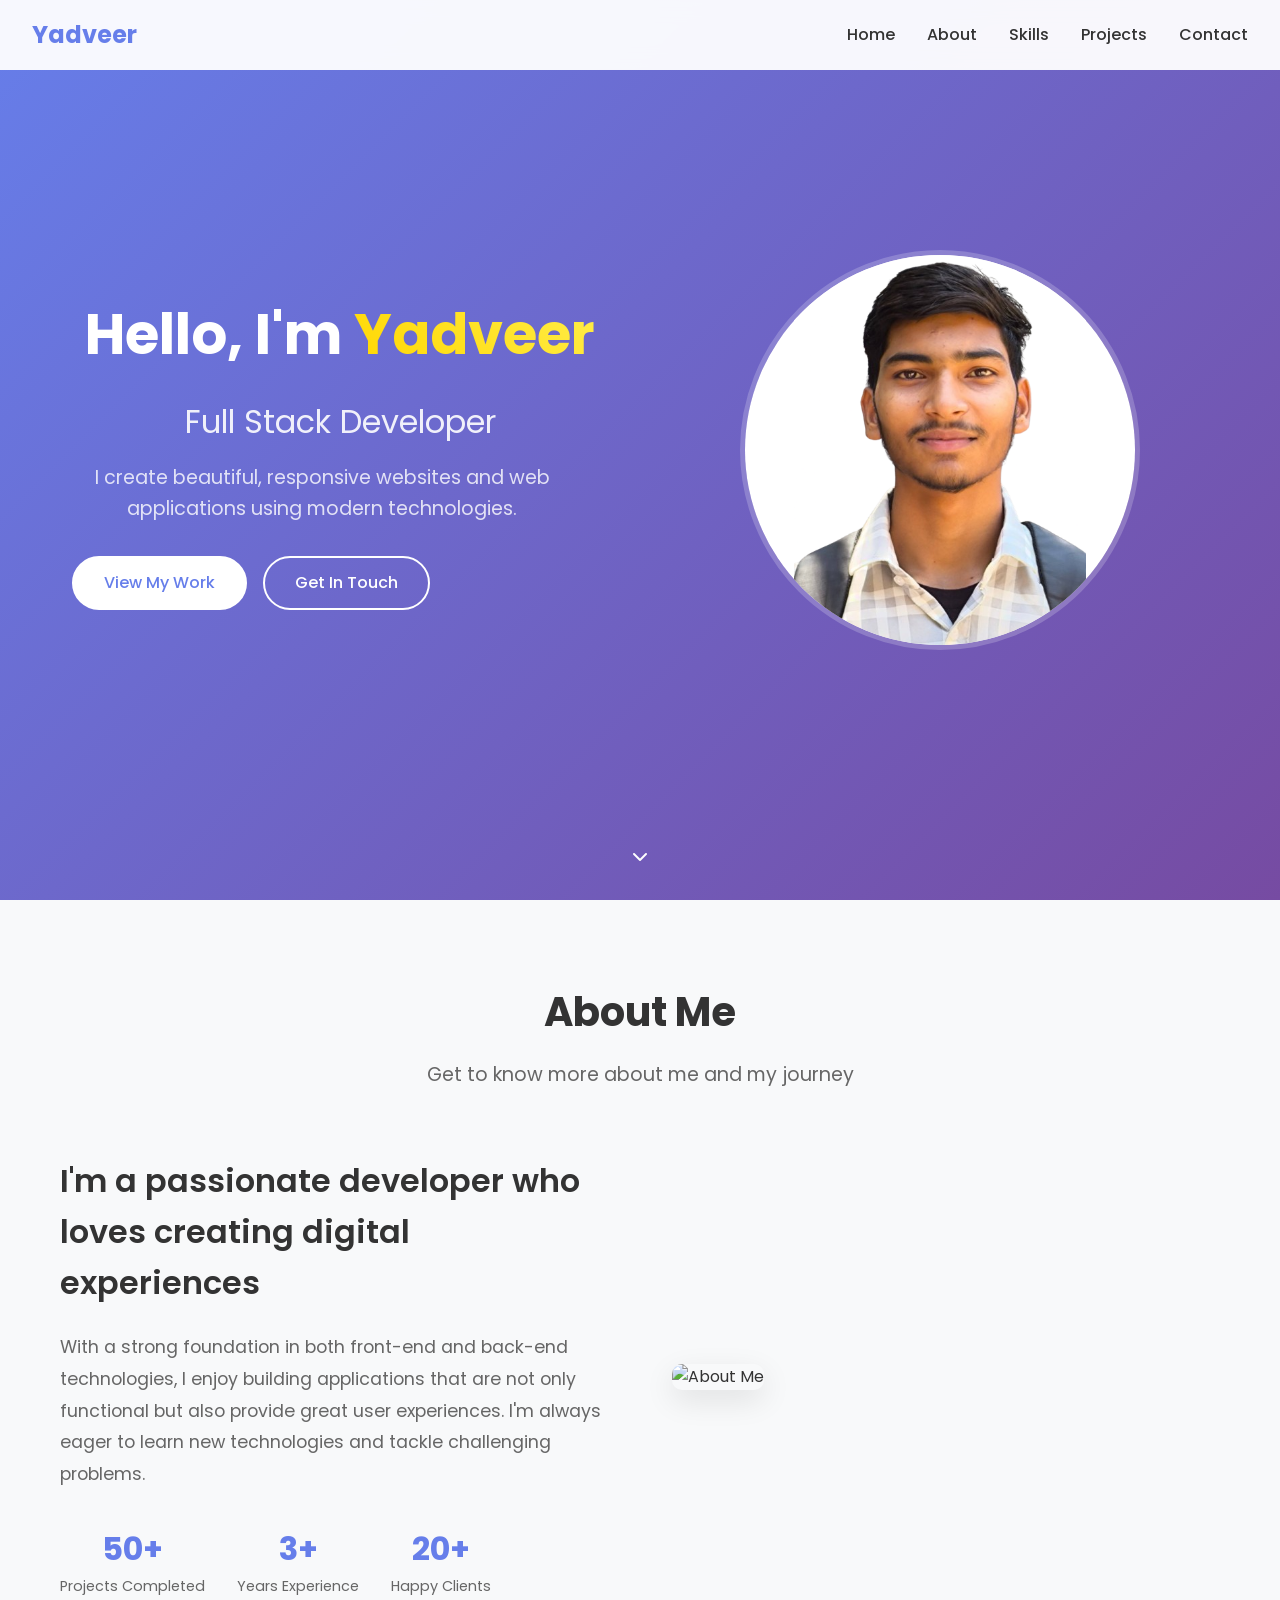
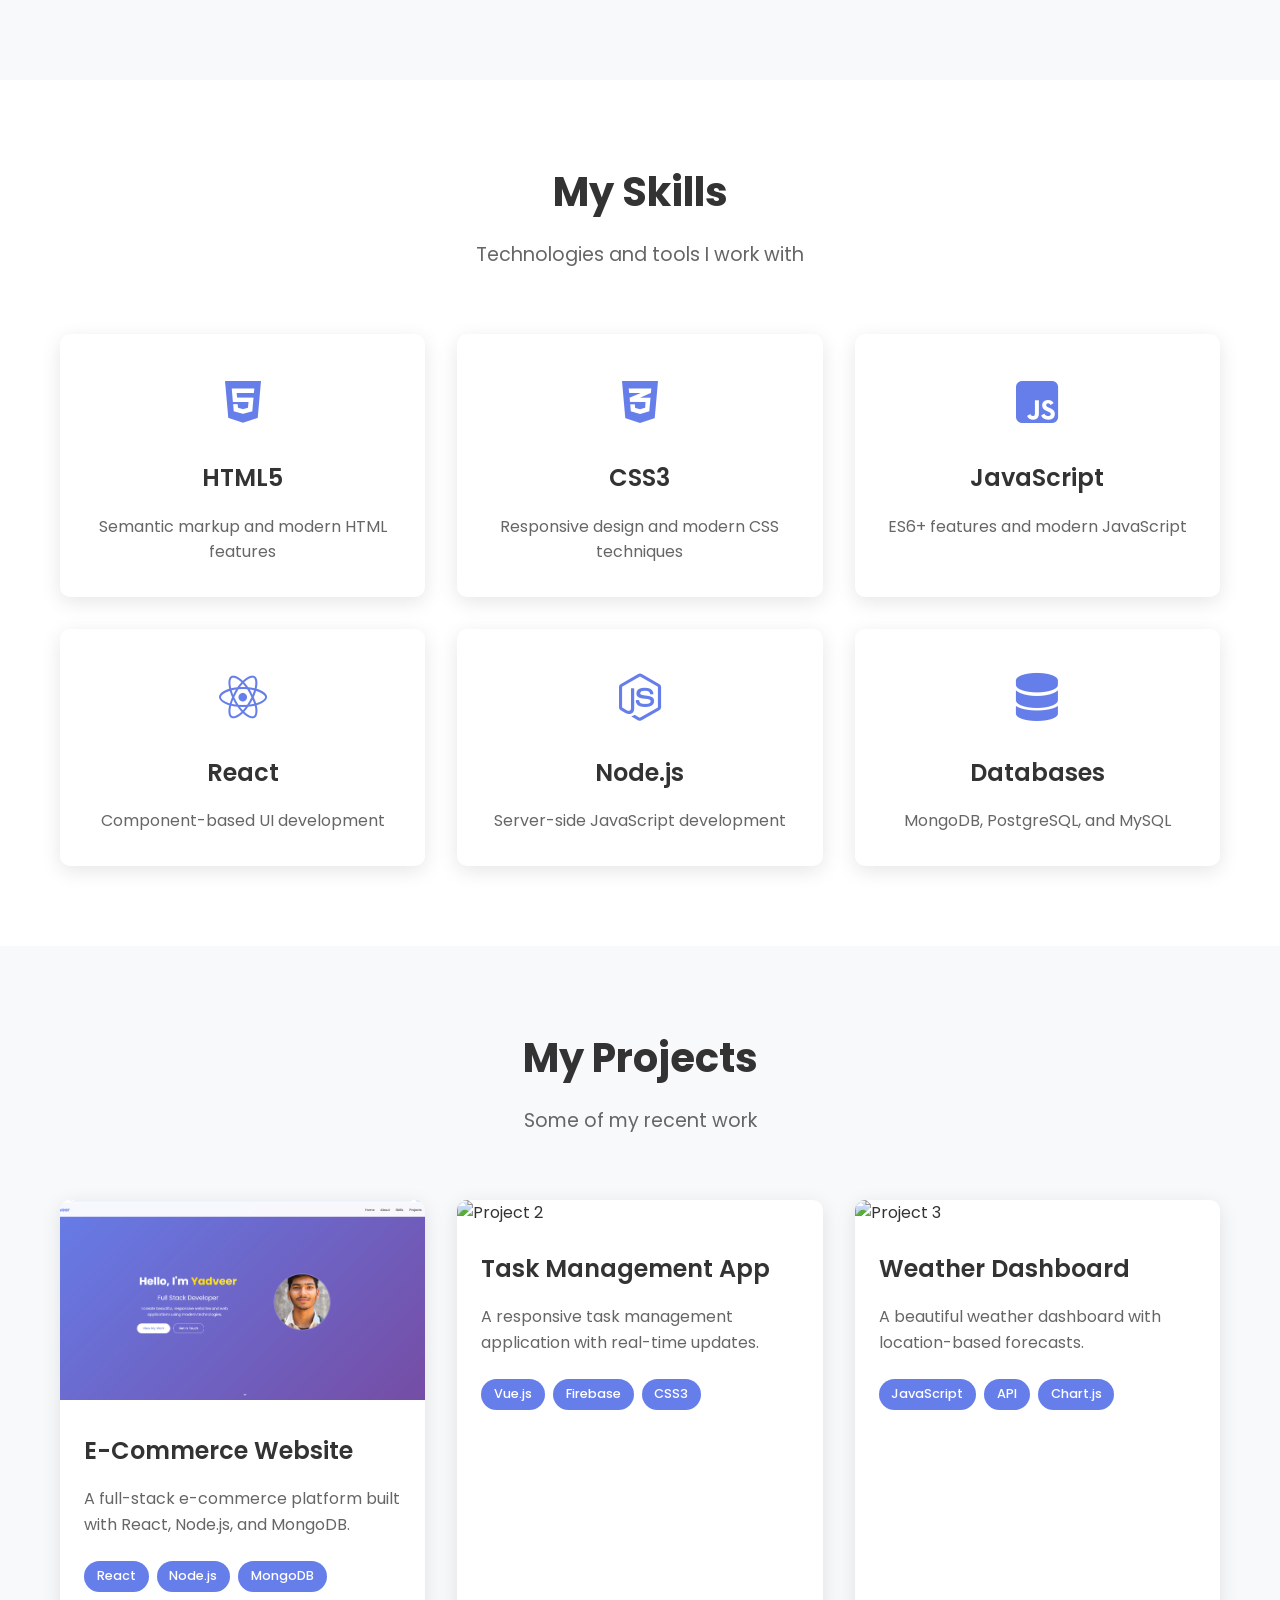
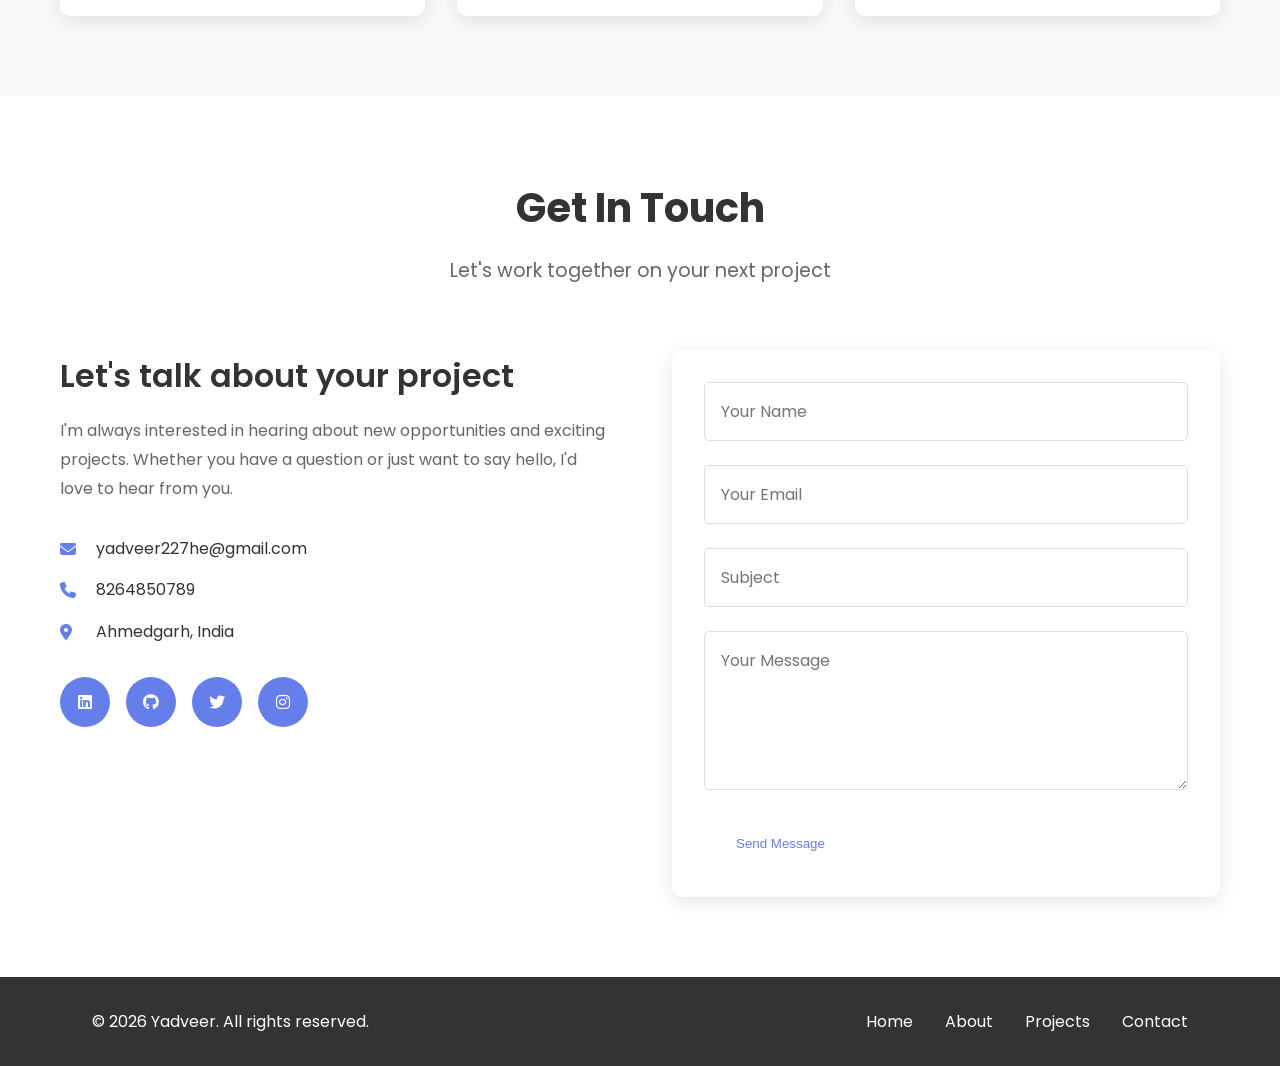
==== index.html @ d985f3e3 "commit" ====
<!DOCTYPE html>
<html lang="en">
<head>
    <meta charset="UTF-8">
    <meta name="viewport" content="width=device-width, initial-scale=1.0">
    <title>Yadveer - Portfolio</title>
    <link rel="stylesheet" href="styles.css">
    <link href="https://fonts.googleapis.com/css2?family=Poppins:wght@300;400;500;600;700&display=swap" rel="stylesheet">
    <link rel="stylesheet" href="https://cdnjs.cloudflare.com/ajax/libs/font-awesome/6.4.0/css/all.min.css">
</head>
<body>
    <!-- Navigation -->
    <nav class="navbar">
        <div class="nav-container">
            <div class="nav-logo">
                <h2>Yadveer</h2>
            </div>
            <ul class="nav-menu">
                <li class="nav-item">
                    <a href="#home" class="nav-link">Home</a>
                </li>
                <li class="nav-item">
                    <a href="#about" class="nav-link">About</a>
                </li>
                <li class="nav-item">
                    <a href="#skills" class="nav-link">Skills</a>
                </li>
                <li class="nav-item">
                    <a href="#projects" class="nav-link">Projects</a>
                </li>
                <li class="nav-item">
                    <a href="#contact" class="nav-link">Contact</a>
                </li>
            </ul>
            <div class="nav-toggle">
                <span class="bar"></span>
                <span class="bar"></span>
                <span class="bar"></span>
            </div>
        </div>
    </nav>

    <!-- Hero Section -->
    <section id="home" class="hero">
        <div class="hero-content">
            <div class="hero-text">
                <h1>Hello, I'm <span class="highlight">Yadveer</span></h1>
                <h2>Full Stack Developer</h2>
                <p>I create beautiful, responsive websites and web applications using modern technologies.</p>
                <div class="hero-buttons">
                    <a href="#projects" class="btn btn-primary">View My Work</a>
                    <a href="#contact" class="btn btn-secondary">Get In Touch</a>
                </div>
            </div>
            <div class="hero-image">
                <div class="profile-pic">
                    <img src="IMG_20240527_123344-removebg-preview.png" alt="Profile Picture">
                </div>
            </div>
        </div>
        <div class="scroll-indicator">
            <i class="fas fa-chevron-down"></i>
        </div>
    </section>

    <!-- About Section -->
    <section id="about" class="about">
        <div class="container">
            <div class="section-header">
                <h2>About Me</h2>
                <p>Get to know more about me and my journey</p>
            </div>
            <div class="about-content">
                <div class="about-text">
                    <h3>I'm a passionate developer who loves creating digital experiences</h3>
                    <p>With a strong foundation in both front-end and back-end technologies, I enjoy building applications that are not only functional but also provide great user experiences. I'm always eager to learn new technologies and tackle challenging problems.</p>
                    <div class="about-stats">
                        <div class="stat">
                            <h4>50+</h4>
                            <p>Projects Completed</p>
                        </div>
                        <div class="stat">
                            <h4>3+</h4>
                            <p>Years Experience</p>
                        </div>
                        <div class="stat">
                            <h4>20+</h4>
                            <p>Happy Clients</p>
                        </div>
                    </div>
                </div>
                <div class="about-image">
                    <img src="https://via.placeholder.com/500x600/667eea/ffffff?text=About+Image" alt="About Me">
                </div>
            </div>
        </div>
    </section>

    <!-- Skills Section -->
    <section id="skills" class="skills">
        <div class="container">
            <div class="section-header">
                <h2>My Skills</h2>
                <p>Technologies and tools I work with</p>
            </div>
            <div class="skills-grid">
                <div class="skill-card">
                    <div class="skill-icon">
                        <i class="fab fa-html5"></i>
                    </div>
                    <h3>HTML5</h3>
                    <p>Semantic markup and modern HTML features</p>
                </div>
                <div class="skill-card">
                    <div class="skill-icon">
                        <i class="fab fa-css3-alt"></i>
                    </div>
                    <h3>CSS3</h3>
                    <p>Responsive design and modern CSS techniques</p>
                </div>
                <div class="skill-card">
                    <div class="skill-icon">
                        <i class="fab fa-js-square"></i>
                    </div>
                    <h3>JavaScript</h3>
                    <p>ES6+ features and modern JavaScript</p>
                </div>
                <div class="skill-card">
                    <div class="skill-icon">
                        <i class="fab fa-react"></i>
                    </div>
                    <h3>React</h3>
                    <p>Component-based UI development</p>
                </div>
                <div class="skill-card">
                    <div class="skill-icon">
                        <i class="fab fa-node-js"></i>
                    </div>
                    <h3>Node.js</h3>
                    <p>Server-side JavaScript development</p>
                </div>
                <div class="skill-card">
                    <div class="skill-icon">
                        <i class="fas fa-database"></i>
                    </div>
                    <h3>Databases</h3>
                    <p>MongoDB, PostgreSQL, and MySQL</p>
                </div>
            </div>
        </div>
    </section>

    <!-- Projects Section -->
    <section id="projects" class="projects">
        <div class="container">
            <div class="section-header">
                <h2>My Projects</h2>
                <p>Some of my recent work</p>
            </div>
            <div class="projects-grid">
                <div class="project-card">
                    <div class="project-image">
                        <img src="image.png" alt="Project 1">
                        <div class="project-overlay">
                            <div class="project-links">
                                <a href="#" class="project-link"><i class="fas fa-eye"></i></a>
                                <a href="#" class="project-link"><i class="fab fa-github"></i></a>
                            </div>
                        </div>
                    </div>
                    <div class="project-info">
                        <h3>E-Commerce Website</h3>
                        <p>A full-stack e-commerce platform built with React, Node.js, and MongoDB.</p>
                        <div class="project-tech">
                            <span>React</span>
                            <span>Node.js</span>
                            <span>MongoDB</span>
                        </div>
                    </div>
                </div>
                <div class="project-card">
                    <div class="project-image">
                        <img src="https://via.placeholder.com/400x250/667eea/ffffff?text=Project+2" alt="Project 2">
                        <div class="project-overlay">
                            <div class="project-links">
                                <a href="#" class="project-link"><i class="fas fa-eye"></i></a>
                                <a href="#" class="project-link"><i class="fab fa-github"></i></a>
                            </div>
                        </div>
                    </div>
                    <div class="project-info">
                        <h3>Task Management App</h3>
                        <p>A responsive task management application with real-time updates.</p>
                        <div class="project-tech">
                            <span>Vue.js</span>
                            <span>Firebase</span>
                            <span>CSS3</span>
                        </div>
                    </div>
                </div>
                <div class="project-card">
                    <div class="project-image">
                        <img src="https://via.placeholder.com/400x250/667eea/ffffff?text=Project+3" alt="Project 3">
                        <div class="project-overlay">
                            <div class="project-links">
                                <a href="#" class="project-link"><i class="fas fa-eye"></i></a>
                                <a href="#" class="project-link"><i class="fab fa-github"></i></a>
                            </div>
                        </div>
                    </div>
                    <div class="project-info">
                        <h3>Weather Dashboard</h3>
                        <p>A beautiful weather dashboard with location-based forecasts.</p>
                        <div class="project-tech">
                            <span>JavaScript</span>
                            <span>API</span>
                            <span>Chart.js</span>
                        </div>
                    </div>
                </div>
            </div>
        </div>
    </section>

    <!-- Contact Section -->
    <section id="contact" class="contact">
        <div class="container">
            <div class="section-header">
                <h2>Get In Touch</h2>
                <p>Let's work together on your next project</p>
            </div>
            <div class="contact-content">
                <div class="contact-info">
                    <h3>Let's talk about your project</h3>
                    <p>I'm always interested in hearing about new opportunities and exciting projects. Whether you have a question or just want to say hello, I'd love to hear from you.</p>
                    <div class="contact-details">
                        <div class="contact-item">
                            <i class="fas fa-envelope"></i>
                            <span>yadveer227he@gmail.com</span>
                        </div>
                        <div class="contact-item">
                            <i class="fas fa-phone"></i>
                            <span>8264850789</span>
                        </div>
                        <div class="contact-item">
                            <i class="fas fa-map-marker-alt"></i>
                            <span>Ahmedgarh, India</span>
                        </div>
                    </div>
                    <div class="social-links">
                        <a href="https://www.linkedin.com/in/yadveer-yadveer-05a1112aa/" class="social-link"><i class="fab fa-linkedin"></i></a>
                        <a href="https://github.com/yadveer2" class="social-link"><i class="fab fa-github"></i></a>
                        <a href="https://x.com/yadveer__01" class="social-link"><i class="fab fa-twitter"></i></a>
                        <a href="https://www.instagram.com/yadveer__01" class="social-link"><i class="fab fa-instagram"></i></a>
                    </div>
                </div>
                <div class="contact-form">
                    <form id="contactForm">
                        <div class="form-group">
                            <input type="text" id="name" name="name" placeholder="Your Name" required>
                        </div>
                        <div class="form-group">
                            <input type="email" id="email" name="email" placeholder="Your Email" required>
                        </div>
                        <div class="form-group">
                            <input type="text" id="subject" name="subject" placeholder="Subject" required>
                        </div>
                        <div class="form-group">
                            <textarea id="message" name="message" placeholder="Your Message" rows="5" required></textarea>
                        </div>
                        <button type="submit" class="btn btn-primary">Send Message</button>
                    </form>
                </div>
            </div>
        </div>
    </section>

    <!-- Footer -->
    <footer class="footer">
        <div class="container">
            <div class="footer-content">
                <p>&copy; 2024 Yadveer. All rights reserved.</p>
                <div class="footer-links">
                    <a href="#home">Home</a>
                    <a href="#about">About</a>
                    <a href="#projects">Projects</a>
                    <a href="#contact">Contact</a>
                </div>
            </div>
        </div>
    </footer>

    <script src="script.js"></script>
</body>
</html>
---- styles.css ----
/* Reset and Base Styles */
* {
    margin: 0;
    padding: 0;
    box-sizing: border-box;
}

body {
    font-family: 'Poppins', sans-serif;
    line-height: 1.6;
    color: #333;
    overflow-x: hidden;
}

html {
    scroll-behavior: smooth;
}

/* Container */
.container {
    max-width: 1200px;
    margin: 0 auto;
    padding: 0 20px;
}

/* Navigation */
.navbar {
    position: fixed;
    top: 0;
    width: 100%;
    background: rgba(255, 255, 255, 0.95);
    backdrop-filter: blur(10px);
    z-index: 1000;
    transition: all 0.3s ease;
}

.nav-container {
    display: flex;
    justify-content: space-between;
    align-items: center;
    padding: 1rem 2rem;
}

.nav-logo h2 {
    color: #667eea;
    font-weight: 700;
}

.nav-menu {
    display: flex;
    list-style: none;
    gap: 2rem;
}

.nav-link {
    text-decoration: none;
    color: #333;
    font-weight: 500;
    transition: color 0.3s ease;
    position: relative;
}

.nav-link:hover {
    color: #667eea;
}

.nav-link::after {
    content: '';
    position: absolute;
    width: 0;
    height: 2px;
    bottom: -5px;
    left: 0;
    background: #667eea;
    transition: width 0.3s ease;
}

.nav-link:hover::after {
    width: 100%;
}

.nav-toggle {
    display: none;
    flex-direction: column;
    cursor: pointer;
}

.bar {
    width: 25px;
    height: 3px;
    background: #333;
    margin: 3px 0;
    transition: 0.3s;
}

/* Hero Section */
.hero {
    min-height: 100vh;
    display: flex;
    flex-direction: column;
    justify-content: center;
    align-items: center;
    background: linear-gradient(135deg, #667eea 0%, #764ba2 100%);
    color: white;
    text-align: center;
    position: relative;
}

.hero-content {
    display: grid;
    grid-template-columns: 1fr 1fr;
    gap: 4rem;
    align-items: center;
    max-width: 1200px;
    width: 100%;
    padding: 0 2rem;
}

.hero-text h1 {
    font-size: 3.5rem;
    margin-bottom: 1rem;
    font-weight: 700;
}

.hero-text h2 {
    font-size: 2rem;
    margin-bottom: 1rem;
    font-weight: 400;
    opacity: 0.9;
}

.hero-text p {
    font-size: 1.2rem;
    margin-bottom: 2rem;
    opacity: 0.8;
    max-width: 500px;
}

.highlight {
    background: linear-gradient(45deg, #ffd700, #ffed4a);
    -webkit-background-clip: text;
    -webkit-text-fill-color: transparent;
    background-clip: text;
}

.hero-buttons {
    display: flex;
    gap: 1rem;
    flex-wrap: wrap;
}

.btn {
    padding: 12px 30px;
    text-decoration: none;
    border-radius: 50px;
    font-weight: 500;
    transition: all 0.3s ease;
    border: 2px solid transparent;
    display: inline-block;
}

.btn-primary {
    background: #fff;
    color: #667eea;
    border-color: #fff;
}

.btn-primary:hover {
    background: transparent;
    color: #fff;
    border-color: #fff;
    transform: translateY(-2px);
}

.btn-secondary {
    background: transparent;
    color: #fff;
    border-color: #fff;
}

.btn-secondary:hover {
    background: #fff;
    color: #667eea;
    transform: translateY(-2px);
}

.hero-image {
    display: flex;
    justify-content: center;
    align-items: center;
}

.profile-pic {
    width: 400px;   /* increased from 300px */
    height: 400px;  /* increased from 300px */
    border-radius: 50%;
    overflow: hidden;
    border: 5px solid rgba(255, 255, 255, 0.2);
    animation: float 3s ease-in-out infinite;
}


.profile-pic img {
    width: 100%;
    height: 100%;
    object-fit: contain; /* no cropping */
    background-color: white; /* or transparent or gradient */
}


@keyframes float {
    0%, 100% { transform: translateY(0px); }
    50% { transform: translateY(-20px); }
}

.scroll-indicator {
    position: absolute;
    bottom: 30px;
    animation: bounce 2s infinite;
}

@keyframes bounce {
    0%, 20%, 50%, 80%, 100% { transform: translateY(0); }
    40% { transform: translateY(-10px); }
    60% { transform: translateY(-5px); }
}

/* Section Styles */
section {
    padding: 80px 0;
}

.section-header {
    text-align: center;
    margin-bottom: 4rem;
}

.section-header h2 {
    font-size: 2.5rem;
    color: #333;
    margin-bottom: 1rem;
    font-weight: 700;
}

.section-header p {
    font-size: 1.2rem;
    color: #666;
    max-width: 600px;
    margin: 0 auto;
}

/* About Section */
.about {
    background: #f8f9fa;
}

.about-content {
    display: grid;
    grid-template-columns: 1fr 1fr;
    gap: 4rem;
    align-items: center;
}

.about-text h3 {
    font-size: 2rem;
    color: #333;
    margin-bottom: 1.5rem;
    font-weight: 600;
}

.about-text p {
    font-size: 1.1rem;
    color: #666;
    margin-bottom: 2rem;
    line-height: 1.8;
}

.about-stats {
    display: flex;
    gap: 2rem;
    margin-top: 2rem;
}

.stat {
    text-align: center;
}

.stat h4 {
    font-size: 2rem;
    color: #667eea;
    font-weight: 700;
}

.stat p {
    color: #666;
    font-size: 0.9rem;
    margin: 0;
}

.about-image img {
    width: 100%;
    height: auto;
    border-radius: 10px;
    box-shadow: 0 10px 30px rgba(0, 0, 0, 0.1);
}

/* Skills Section */
.skills-grid {
    display: grid;
    grid-template-columns: repeat(auto-fit, minmax(300px, 1fr));
    gap: 2rem;
    margin-top: 2rem;
}

.skill-card {
    background: white;
    padding: 2rem;
    border-radius: 10px;
    box-shadow: 0 5px 20px rgba(0, 0, 0, 0.1);
    text-align: center;
    transition: transform 0.3s ease;
}

.skill-card:hover {
    transform: translateY(-5px);
}

.skill-icon {
    font-size: 3rem;
    color: #667eea;
    margin-bottom: 1rem;
}

.skill-card h3 {
    font-size: 1.5rem;
    color: #333;
    margin-bottom: 1rem;
    font-weight: 600;
}

.skill-card p {
    color: #666;
    line-height: 1.6;
}

/* Projects Section */
.projects {
    background: #f8f9fa;
}

.projects-grid {
    display: grid;
    grid-template-columns: repeat(auto-fit, minmax(350px, 1fr));
    gap: 2rem;
    margin-top: 2rem;
}

.project-card {
    background: white;
    border-radius: 10px;
    overflow: hidden;
    box-shadow: 0 5px 20px rgba(0, 0, 0, 0.1);
    transition: transform 0.3s ease;
}

.project-card:hover {
    transform: translateY(-5px);
}

.project-image {
    position: relative;
    overflow: hidden;
}

.project-image img {
    width: 100%;
    height: 200px;
    object-fit: cover;
    transition: transform 0.3s ease;
}

.project-overlay {
    position: absolute;
    top: 0;
    left: 0;
    right: 0;
    bottom: 0;
    background: rgba(102, 126, 234, 0.9);
    display: flex;
    justify-content: center;
    align-items: center;
    opacity: 0;
    transition: opacity 0.3s ease;
}

.project-card:hover .project-overlay {
    opacity: 1;
}

.project-card:hover .project-image img {
    transform: scale(1.1);
}

.project-links {
    display: flex;
    gap: 1rem;
}

.project-link {
    width: 50px;
    height: 50px;
    background: white;
    border-radius: 50%;
    display: flex;
    justify-content: center;
    align-items: center;
    color: #667eea;
    text-decoration: none;
    transition: transform 0.3s ease;
}

.project-link:hover {
    transform: scale(1.1);
}

.project-info {
    padding: 1.5rem;
}

.project-info h3 {
    font-size: 1.5rem;
    color: #333;
    margin-bottom: 1rem;
    font-weight: 600;
}

.project-info p {
    color: #666;
    margin-bottom: 1.5rem;
    line-height: 1.6;
}

.project-tech {
    display: flex;
    gap: 0.5rem;
    flex-wrap: wrap;
}

.project-tech span {
    background: #667eea;
    color: white;
    padding: 0.3rem 0.8rem;
    border-radius: 20px;
    font-size: 0.8rem;
    font-weight: 500;
}

/* Contact Section */
.contact-content {
    display: grid;
    grid-template-columns: 1fr 1fr;
    gap: 4rem;
    align-items: start;
}

.contact-info h3 {
    font-size: 2rem;
    color: #333;
    margin-bottom: 1rem;
    font-weight: 600;
}

.contact-info p {
    color: #666;
    margin-bottom: 2rem;
    line-height: 1.8;
}

.contact-details {
    margin-bottom: 2rem;
}

.contact-item {
    display: flex;
    align-items: center;
    gap: 1rem;
    margin-bottom: 1rem;
}

.contact-item i {
    width: 20px;
    color: #667eea;
}

.social-links {
    display: flex;
    gap: 1rem;
}

.social-link {
    width: 50px;
    height: 50px;
    background: #667eea;
    color: white;
    border-radius: 50%;
    display: flex;
    justify-content: center;
    align-items: center;
    text-decoration: none;
    transition: transform 0.3s ease;
}

.social-link:hover {
    transform: translateY(-3px);
}

.contact-form {
    background: white;
    padding: 2rem;
    border-radius: 10px;
    box-shadow: 0 5px 20px rgba(0, 0, 0, 0.1);
}

.form-group {
    margin-bottom: 1.5rem;
}

.form-group input,
.form-group textarea {
    width: 100%;
    padding: 1rem;
    border: 1px solid #ddd;
    border-radius: 5px;
    font-family: 'Poppins', sans-serif;
    font-size: 1rem;
    transition: border-color 0.3s ease;
}

.form-group input:focus,
.form-group textarea:focus {
    outline: none;
    border-color: #667eea;
}

.form-group textarea {
    resize: vertical;
    min-height: 120px;
}

/* Footer */
.footer {
    background: #333;
    color: white;
    text-align: center;
    padding: 2rem 0;
}

.footer-content {
    display: flex;
    justify-content: space-between;
    align-items: center;
    max-width: 1200px;
    margin: 0 auto;
    padding: 0 2rem;
}

.footer-links {
    display: flex;
    gap: 2rem;
}

.footer-links a {
    color: white;
    text-decoration: none;
    transition: color 0.3s ease;
}

.footer-links a:hover {
    color: #667eea;
}

/* Responsive Design */
@media (max-width: 768px) {
    .nav-menu {
        position: fixed;
        left: -100%;
        top: 70px;
        flex-direction: column;
        background-color: white;
        width: 100%;
        text-align: center;
        transition: 0.3s;
        box-shadow: 0 10px 27px rgba(0, 0, 0, 0.05);
        padding: 2rem 0;
    }

    .nav-menu.active {
        left: 0;
    }

    .nav-toggle {
        display: flex;
    }

    .nav-toggle.active .bar:nth-child(2) {
        opacity: 0;
    }

    .nav-toggle.active .bar:nth-child(1) {
        transform: translateY(8px) rotate(45deg);
    }

    .nav-toggle.active .bar:nth-child(3) {
        transform: translateY(-8px) rotate(-45deg);
    }

    .hero-content {
        grid-template-columns: 1fr;
        text-align: center;
        gap: 2rem;
    }

    .hero-text h1 {
        font-size: 2.5rem;
    }

    .hero-text h2 {
        font-size: 1.5rem;
    }

    .hero-buttons {
        justify-content: center;
    }

    .profile-pic {
        width: 250px;
        height: 250px;
    }

    .about-content {
        grid-template-columns: 1fr;
        gap: 2rem;
    }

    .about-stats {
        justify-content: center;
    }

    .contact-content {
        grid-template-columns: 1fr;
        gap: 2rem;
    }

    .footer-content {
        flex-direction: column;
        gap: 1rem;
    }

    .footer-links {
        justify-content: center;
    }

    .section-header h2 {
        font-size: 2rem;
    }

    .skills-grid {
        grid-template-columns: 1fr;
    }

    .projects-grid {
        grid-template-columns: 1fr;
    }
}

@media (max-width: 480px) {
    .hero-text h1 {
        font-size: 2rem;
    }

    .hero-text h2 {
        font-size: 1.2rem;
    }

    .profile-pic {
        width: 200px;
        height: 200px;
    }

    .btn {
        padding: 10px 20px;
        font-size: 0.9rem;
    }

    .about-stats {
        flex-direction: column;
        gap: 1rem;
    }

    .nav-container {
        padding: 1rem;
    }

    .hero-content {
        padding: 0 1rem;
    }

    .container {
        padding: 0 15px;
    }
}

/* Scroll animations */
@keyframes fadeInUp {
    from {
        opacity: 0;
        transform: translateY(30px);
    }
    to {
        opacity: 1;
        transform: translateY(0);
    }
}

.fade-in-up {
    animation: fadeInUp 0.8s ease-out;
}

/* Loading animation */
.loading {
    opacity: 0;
    transform: translateY(20px);
    transition: all 0.6s ease;
}

.loading.loaded {
    opacity: 1;
    transform: translateY(0);
}
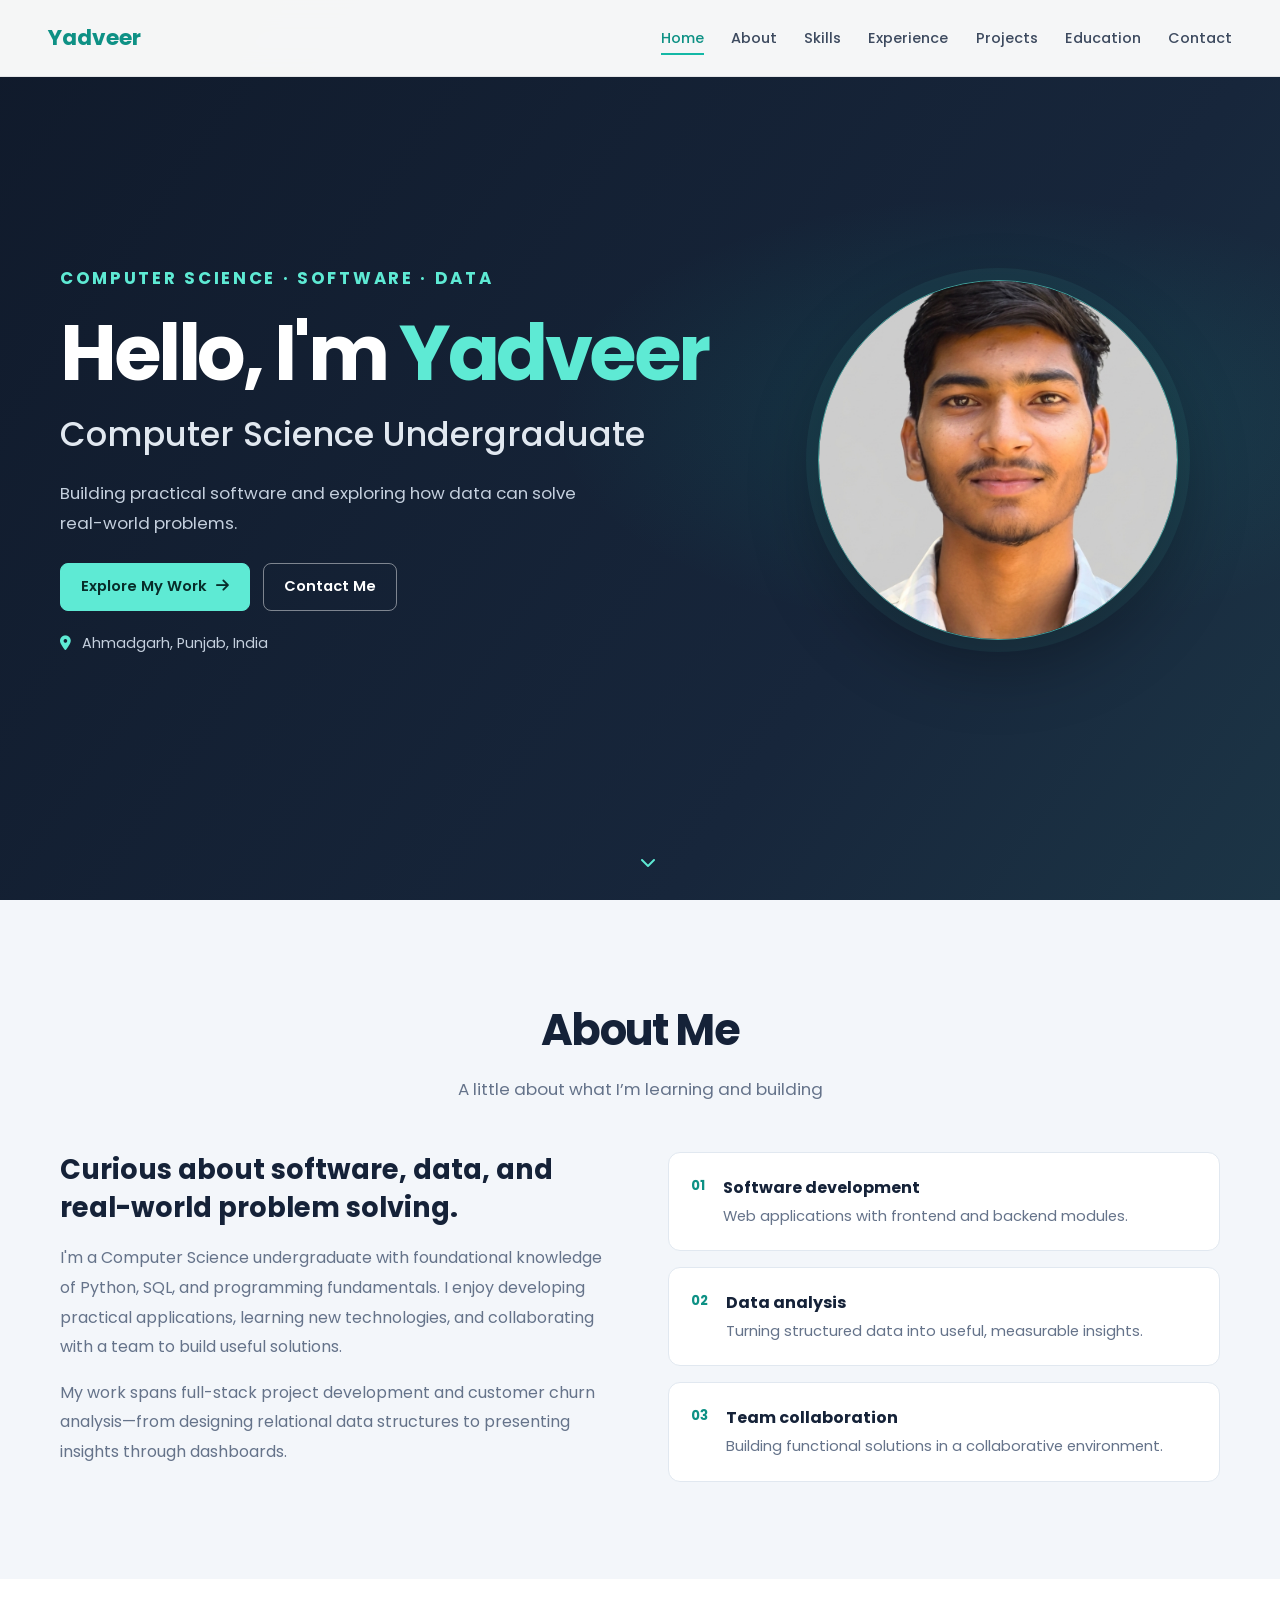
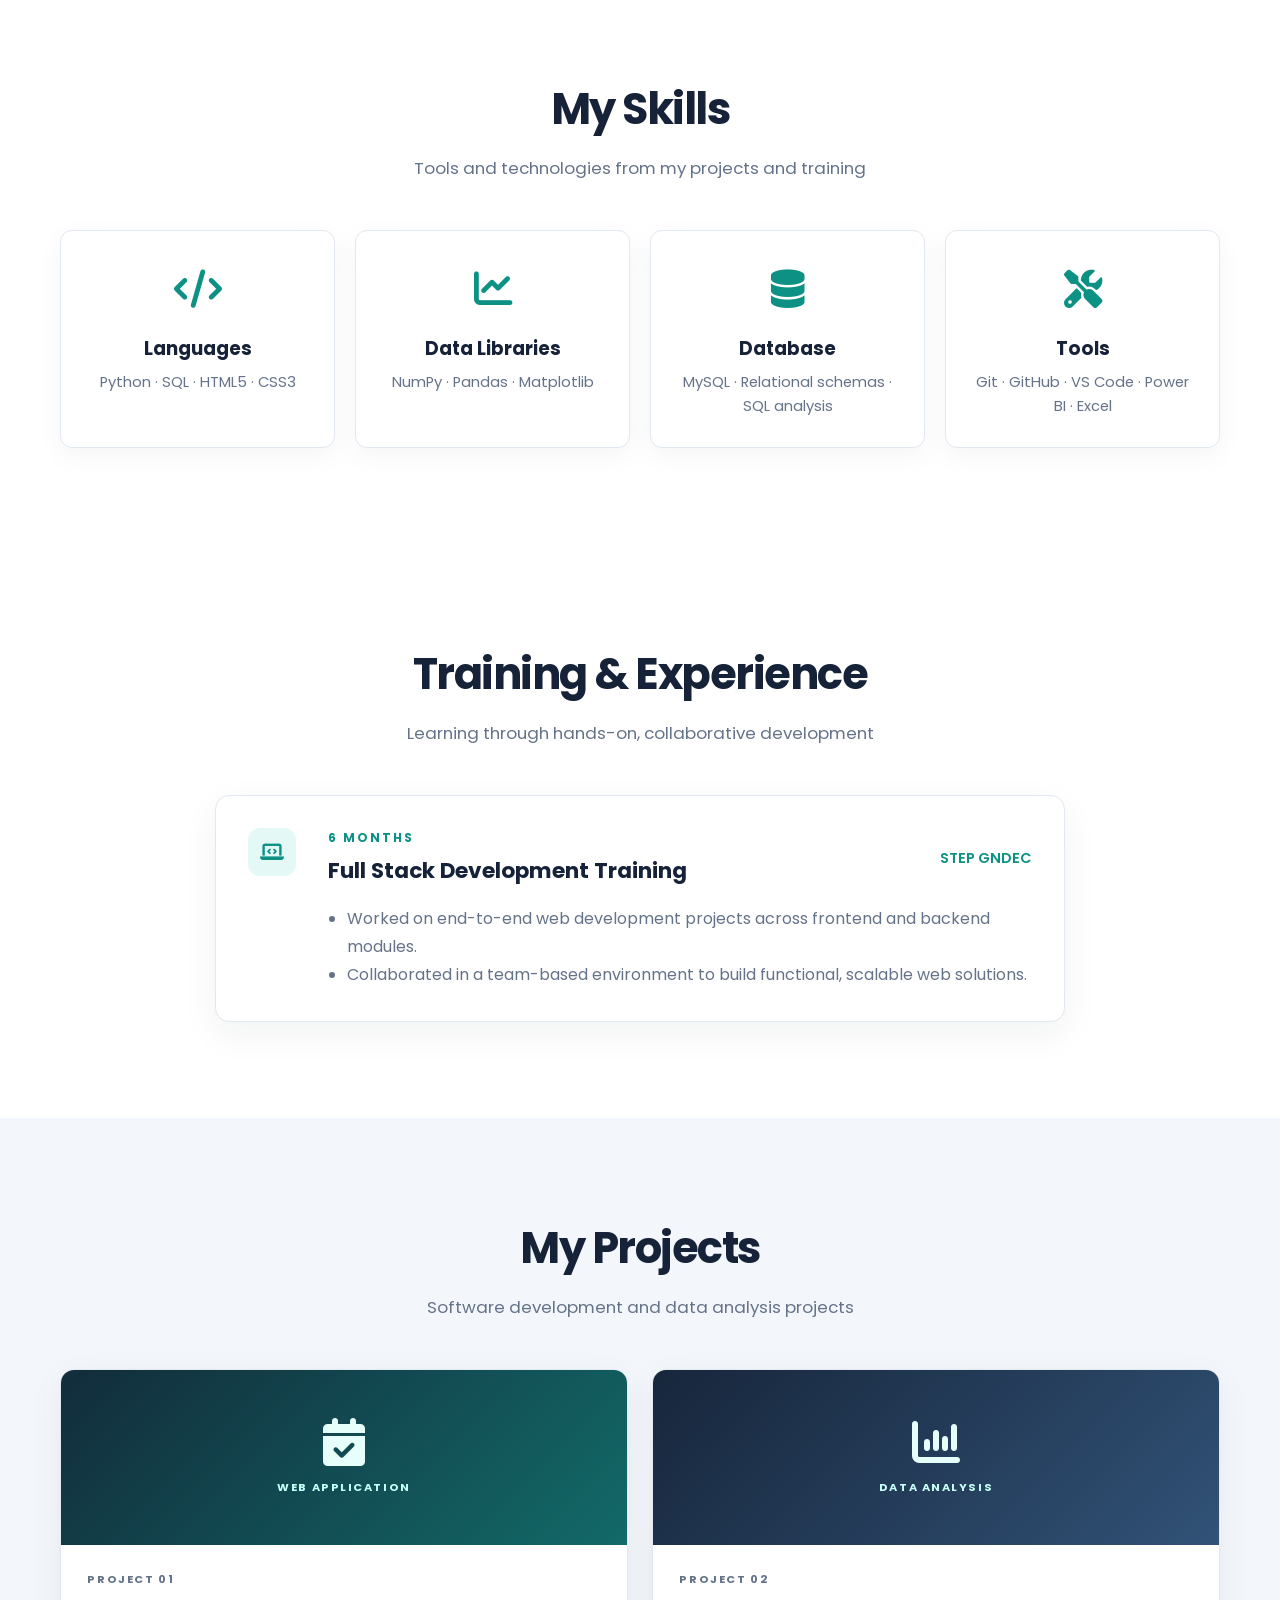
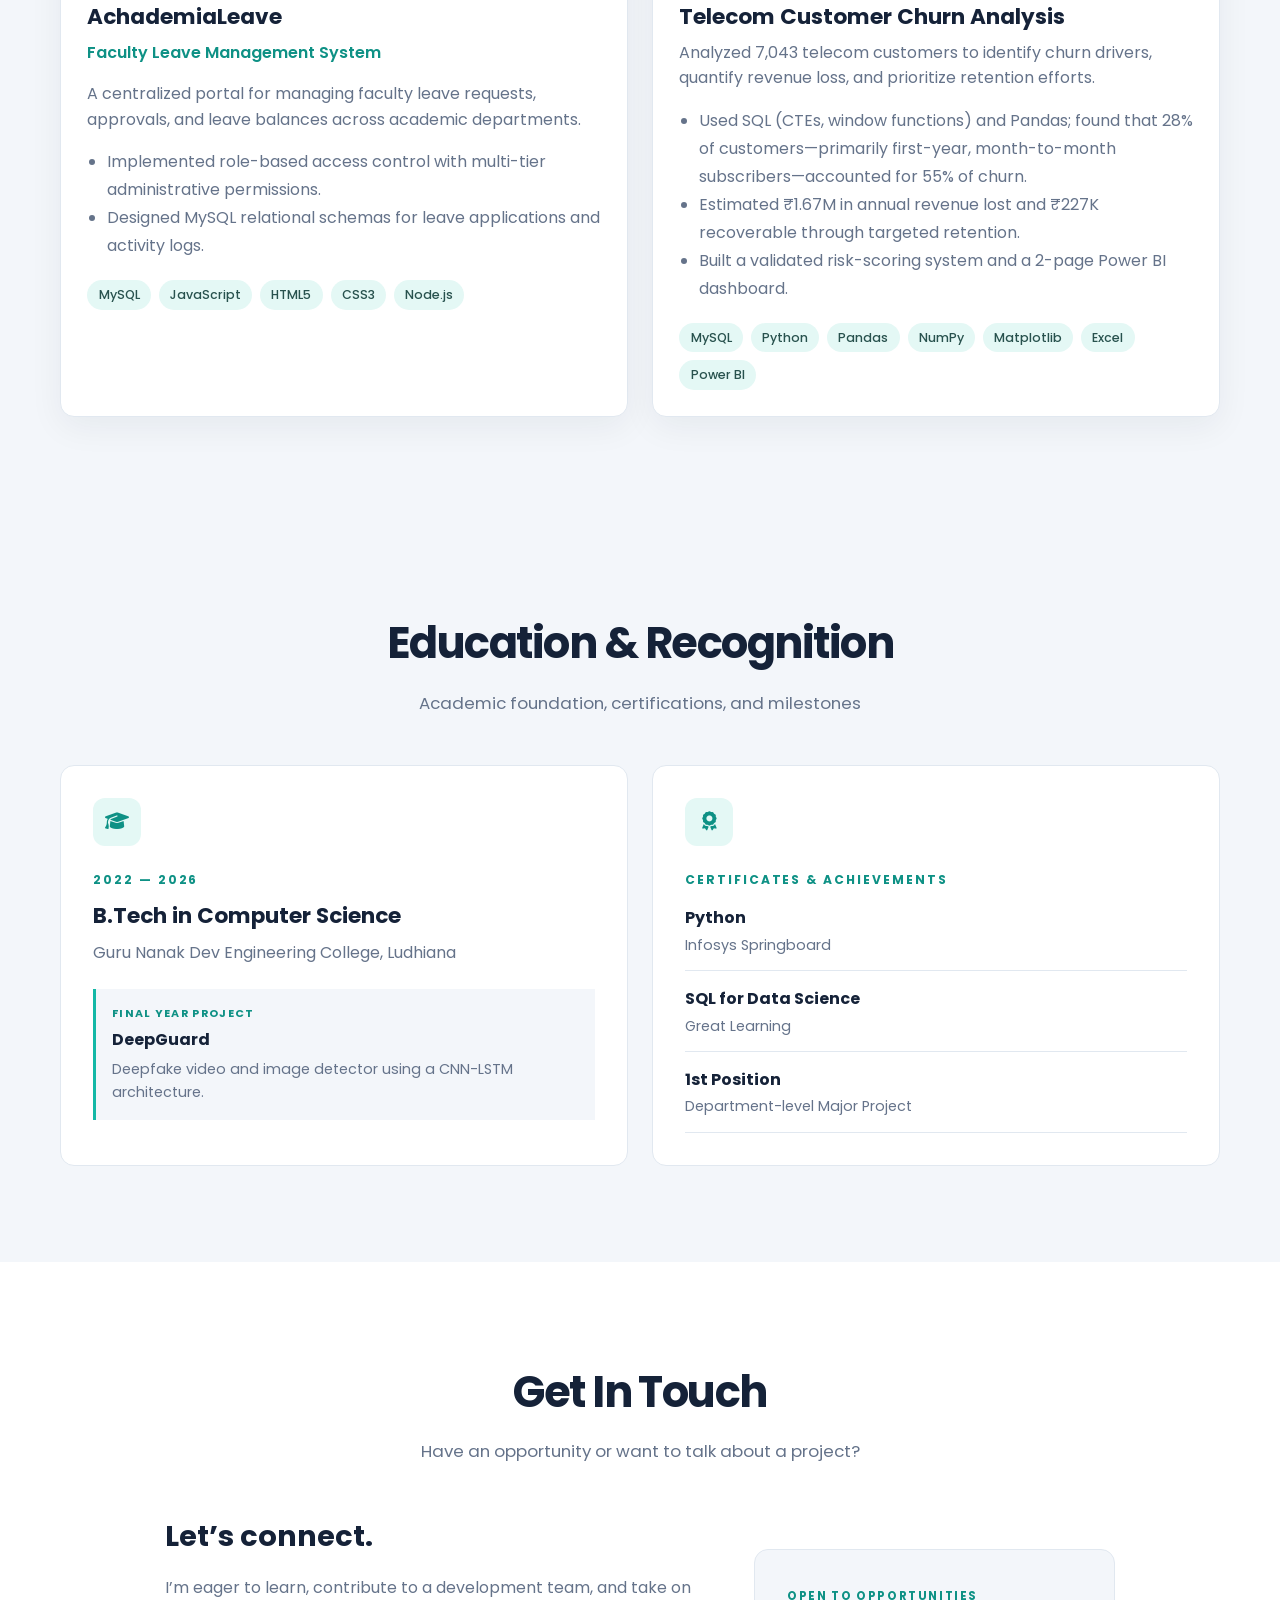
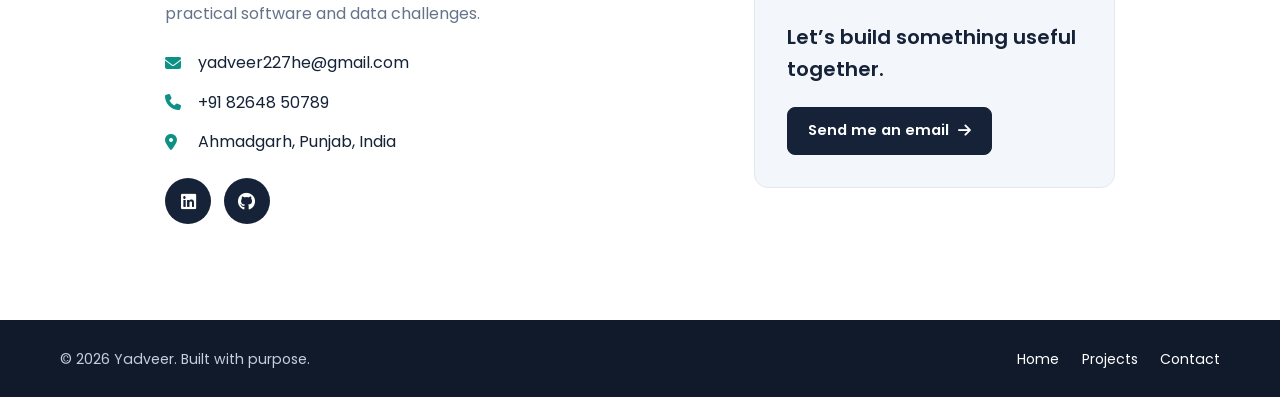
==== commit d33262d4: "Customize portfolio to match resume Co-authored-by: Copilot <223556219+Copilot@users.noreply.github." ====
--- a/index.html
+++ b/index.html
@@ -3,7 +3,9 @@
 <head>
     <meta charset="UTF-8">
     <meta name="viewport" content="width=device-width, initial-scale=1.0">
-    <title>Yadveer - Portfolio</title>
+    <meta name="description" content="Yadveer is a Computer Science undergraduate at Guru Nanak Dev Engineering College, interested in practical software development and data analysis.">
+    <meta name="theme-color" content="#101a2b">
+    <title>Yadveer | Computer Science Undergraduate</title>
     <link rel="stylesheet" href="styles.css">
     <link href="https://fonts.googleapis.com/css2?family=Poppins:wght@300;400;500;600;700&display=swap" rel="stylesheet">
     <link rel="stylesheet" href="https://cdnjs.cloudflare.com/ajax/libs/font-awesome/6.4.0/css/all.min.css">
@@ -15,7 +17,7 @@
             <div class="nav-logo">
                 <h2>Yadveer</h2>
             </div>
-            <ul class="nav-menu">
+            <ul class="nav-menu" id="primary-navigation">
                 <li class="nav-item">
                     <a href="#home" class="nav-link">Home</a>
                 </li>
@@ -26,17 +28,23 @@
                     <a href="#skills" class="nav-link">Skills</a>
                 </li>
                 <li class="nav-item">
+                    <a href="#experience" class="nav-link">Experience</a>
+                </li>
+                <li class="nav-item">
                     <a href="#projects" class="nav-link">Projects</a>
                 </li>
                 <li class="nav-item">
+                    <a href="#education" class="nav-link">Education</a>
+                </li>
+                <li class="nav-item">
                     <a href="#contact" class="nav-link">Contact</a>
                 </li>
             </ul>
-            <div class="nav-toggle">
+            <button class="nav-toggle" type="button" aria-label="Open navigation" aria-controls="primary-navigation" aria-expanded="false">
                 <span class="bar"></span>
                 <span class="bar"></span>
                 <span class="bar"></span>
-            </div>
+            </button>
         </div>
     </nav>
 
@@ -44,17 +52,19 @@
     <section id="home" class="hero">
         <div class="hero-content">
             <div class="hero-text">
+                <p class="eyebrow">COMPUTER SCIENCE · SOFTWARE · DATA</p>
                 <h1>Hello, I'm <span class="highlight">Yadveer</span></h1>
-                <h2>Full Stack Developer</h2>
-                <p>I create beautiful, responsive websites and web applications using modern technologies.</p>
+                <h2>Computer Science Undergraduate</h2>
+                <p>Building practical software and exploring how data can solve real-world problems.</p>
                 <div class="hero-buttons">
-                    <a href="#projects" class="btn btn-primary">View My Work</a>
-                    <a href="#contact" class="btn btn-secondary">Get In Touch</a>
-                </div>
+                    <a href="#projects" class="btn btn-primary">Explore My Work <i class="fas fa-arrow-right"></i></a>
+                    <a href="mailto:yadveer227he@gmail.com" class="btn btn-secondary">Contact Me</a>
+                </div>
+                <p class="hero-location"><i class="fas fa-location-dot"></i> Ahmadgarh, Punjab, India</p>
             </div>
             <div class="hero-image">
                 <div class="profile-pic">
-                    <img src="IMG_20240527_123344-removebg-preview.png" alt="Profile Picture">
+                    <img src="my.png" alt="Portrait of Yadveer">
                 </div>
             </div>
         </div>
@@ -68,29 +78,27 @@
         <div class="container">
             <div class="section-header">
                 <h2>About Me</h2>
-                <p>Get to know more about me and my journey</p>
+                <p>A little about what I’m learning and building</p>
             </div>
             <div class="about-content">
                 <div class="about-text">
-                    <h3>I'm a passionate developer who loves creating digital experiences</h3>
-                    <p>With a strong foundation in both front-end and back-end technologies, I enjoy building applications that are not only functional but also provide great user experiences. I'm always eager to learn new technologies and tackle challenging problems.</p>
-                    <div class="about-stats">
-                        <div class="stat">
-                            <h4>50+</h4>
-                            <p>Projects Completed</p>
-                        </div>
-                        <div class="stat">
-                            <h4>3+</h4>
-                            <p>Years Experience</p>
-                        </div>
-                        <div class="stat">
-                            <h4>20+</h4>
-                            <p>Happy Clients</p>
-                        </div>
-                    </div>
-                </div>
-                <div class="about-image">
-                    <img src="https://via.placeholder.com/500x600/667eea/ffffff?text=About+Image" alt="About Me">
+                    <h3>Curious about software, data, and real-world problem solving.</h3>
+                    <p>I'm a Computer Science undergraduate with foundational knowledge of Python, SQL, and programming fundamentals. I enjoy developing practical applications, learning new technologies, and collaborating with a team to build useful solutions.</p>
+                    <p>My work spans full-stack project development and customer churn analysis—from designing relational data structures to presenting insights through dashboards.</p>
+                </div>
+                <div class="about-highlights">
+                    <div class="highlight-card">
+                        <span class="highlight-index">01</span>
+                        <div><h4>Software development</h4><p>Web applications with frontend and backend modules.</p></div>
+                    </div>
+                    <div class="highlight-card">
+                        <span class="highlight-index">02</span>
+                        <div><h4>Data analysis</h4><p>Turning structured data into useful, measurable insights.</p></div>
+                    </div>
+                    <div class="highlight-card">
+                        <span class="highlight-index">03</span>
+                        <div><h4>Team collaboration</h4><p>Building functional solutions in a collaborative environment.</p></div>
+                    </div>
                 </div>
             </div>
         </div>
@@ -101,52 +109,61 @@
         <div class="container">
             <div class="section-header">
                 <h2>My Skills</h2>
-                <p>Technologies and tools I work with</p>
+                <p>Tools and technologies from my projects and training</p>
             </div>
             <div class="skills-grid">
                 <div class="skill-card">
                     <div class="skill-icon">
-                        <i class="fab fa-html5"></i>
-                    </div>
-                    <h3>HTML5</h3>
-                    <p>Semantic markup and modern HTML features</p>
+                        <i class="fas fa-code"></i>
+                    </div>
+                    <h3>Languages</h3>
+                    <p>Python · SQL · HTML5 · CSS3</p>
                 </div>
                 <div class="skill-card">
                     <div class="skill-icon">
-                        <i class="fab fa-css3-alt"></i>
-                    </div>
-                    <h3>CSS3</h3>
-                    <p>Responsive design and modern CSS techniques</p>
-                </div>
-                <div class="skill-card">
-                    <div class="skill-icon">
-                        <i class="fab fa-js-square"></i>
-                    </div>
-                    <h3>JavaScript</h3>
-                    <p>ES6+ features and modern JavaScript</p>
-                </div>
-                <div class="skill-card">
-                    <div class="skill-icon">
-                        <i class="fab fa-react"></i>
-                    </div>
-                    <h3>React</h3>
-                    <p>Component-based UI development</p>
-                </div>
-                <div class="skill-card">
-                    <div class="skill-icon">
-                        <i class="fab fa-node-js"></i>
-                    </div>
-                    <h3>Node.js</h3>
-                    <p>Server-side JavaScript development</p>
+                        <i class="fas fa-chart-line"></i>
+                    </div>
+                    <h3>Data Libraries</h3>
+                    <p>NumPy · Pandas · Matplotlib</p>
                 </div>
                 <div class="skill-card">
                     <div class="skill-icon">
                         <i class="fas fa-database"></i>
                     </div>
-                    <h3>Databases</h3>
-                    <p>MongoDB, PostgreSQL, and MySQL</p>
-                </div>
-            </div>
+                    <h3>Database</h3>
+                    <p>MySQL · Relational schemas · SQL analysis</p>
+                </div>
+                <div class="skill-card">
+                    <div class="skill-icon">
+                        <i class="fas fa-screwdriver-wrench"></i>
+                    </div>
+                    <h3>Tools</h3>
+                    <p>Git · GitHub · VS Code · Power BI · Excel</p>
+                </div>
+            </div>
+        </div>
+    </section>
+
+    <!-- Experience Section -->
+    <section id="experience" class="experience">
+        <div class="container">
+            <div class="section-header">
+                <h2>Training & Experience</h2>
+                <p>Learning through hands-on, collaborative development</p>
+            </div>
+            <article class="timeline-card">
+                <div class="timeline-marker"><i class="fas fa-laptop-code"></i></div>
+                <div class="timeline-content">
+                    <div class="timeline-heading">
+                        <div><p class="eyebrow">6 MONTHS</p><h3>Full Stack Development Training</h3></div>
+                        <span class="timeline-org">STEP GNDEC</span>
+                    </div>
+                    <ul>
+                        <li>Worked on end-to-end web development projects across frontend and backend modules.</li>
+                        <li>Collaborated in a team-based environment to build functional, scalable web solutions.</li>
+                    </ul>
+                </div>
+            </article>
         </div>
     </section>
 
@@ -155,69 +172,89 @@
         <div class="container">
             <div class="section-header">
                 <h2>My Projects</h2>
-                <p>Some of my recent work</p>
+                <p>Software development and data analysis projects</p>
             </div>
             <div class="projects-grid">
                 <div class="project-card">
-                    <div class="project-image">
-                        <img src="image.png" alt="Project 1">
-                        <div class="project-overlay">
-                            <div class="project-links">
-                                <a href="#" class="project-link"><i class="fas fa-eye"></i></a>
-                                <a href="#" class="project-link"><i class="fab fa-github"></i></a>
-                            </div>
+                    <div class="project-visual project-visual-app">
+                        <i class="fas fa-calendar-check"></i>
+                        <span>WEB APPLICATION</span>
+                    </div>
+                    <div class="project-info">
+                        <p class="project-number">PROJECT 01</p>
+                        <h3>AchademiaLeave</h3>
+                        <p class="project-subtitle">Faculty Leave Management System</p>
+                        <p>A centralized portal for managing faculty leave requests, approvals, and leave balances across academic departments.</p>
+                        <ul class="project-points">
+                            <li>Implemented role-based access control with multi-tier administrative permissions.</li>
+                            <li>Designed MySQL relational schemas for leave applications and activity logs.</li>
+                        </ul>
+                        <div class="project-tech">
+                            <span>MySQL</span>
+                            <span>JavaScript</span>
+                            <span>HTML5</span>
+                            <span>CSS3</span>
+                            <span>Node.js</span>
                         </div>
                     </div>
+                </div>
+                <div class="project-card">
+                    <div class="project-visual project-visual-data">
+                        <i class="fas fa-chart-column"></i>
+                        <span>DATA ANALYSIS</span>
+                    </div>
                     <div class="project-info">
-                        <h3>E-Commerce Website</h3>
-                        <p>A full-stack e-commerce platform built with React, Node.js, and MongoDB.</p>
+                        <p class="project-number">PROJECT 02</p>
+                        <h3>Telecom Customer Churn Analysis</h3>
+                        <p>Analyzed 7,043 telecom customers to identify churn drivers, quantify revenue loss, and prioritize retention efforts.</p>
+                        <ul class="project-points">
+                            <li>Used SQL (CTEs, window functions) and Pandas; found that 28% of customers—primarily first-year, month-to-month subscribers—accounted for 55% of churn.</li>
+                            <li>Estimated ₹1.67M in annual revenue lost and ₹227K recoverable through targeted retention.</li>
+                            <li>Built a validated risk-scoring system and a 2-page Power BI dashboard.</li>
+                        </ul>
                         <div class="project-tech">
-                            <span>React</span>
-                            <span>Node.js</span>
-                            <span>MongoDB</span>
+                            <span>MySQL</span>
+                            <span>Python</span>
+                            <span>Pandas</span>
+                            <span>NumPy</span>
+                            <span>Matplotlib</span>
+                            <span>Excel</span>
+                            <span>Power BI</span>
                         </div>
                     </div>
                 </div>
-                <div class="project-card">
-                    <div class="project-image">
-                        <img src="https://via.placeholder.com/400x250/667eea/ffffff?text=Project+2" alt="Project 2">
-                        <div class="project-overlay">
-                            <div class="project-links">
-                                <a href="#" class="project-link"><i class="fas fa-eye"></i></a>
-                                <a href="#" class="project-link"><i class="fab fa-github"></i></a>
-                            </div>
-                        </div>
-                    </div>
-                    <div class="project-info">
-                        <h3>Task Management App</h3>
-                        <p>A responsive task management application with real-time updates.</p>
-                        <div class="project-tech">
-                            <span>Vue.js</span>
-                            <span>Firebase</span>
-                            <span>CSS3</span>
-                        </div>
-                    </div>
-                </div>
-                <div class="project-card">
-                    <div class="project-image">
-                        <img src="https://via.placeholder.com/400x250/667eea/ffffff?text=Project+3" alt="Project 3">
-                        <div class="project-overlay">
-                            <div class="project-links">
-                                <a href="#" class="project-link"><i class="fas fa-eye"></i></a>
-                                <a href="#" class="project-link"><i class="fab fa-github"></i></a>
-                            </div>
-                        </div>
-                    </div>
-                    <div class="project-info">
-                        <h3>Weather Dashboard</h3>
-                        <p>A beautiful weather dashboard with location-based forecasts.</p>
-                        <div class="project-tech">
-                            <span>JavaScript</span>
-                            <span>API</span>
-                            <span>Chart.js</span>
-                        </div>
-                    </div>
-                </div>
+            </div>
+        </div>
+    </section>
+
+    <!-- Education & Recognition Section -->
+    <section id="education" class="education">
+        <div class="container">
+            <div class="section-header">
+                <h2>Education & Recognition</h2>
+                <p>Academic foundation, certifications, and milestones</p>
+            </div>
+            <div class="education-grid">
+                <article class="education-card">
+                    <div class="education-icon"><i class="fas fa-graduation-cap"></i></div>
+                    <p class="eyebrow">2022 — 2026</p>
+                    <h3>B.Tech in Computer Science</h3>
+                    <p>Guru Nanak Dev Engineering College, Ludhiana</p>
+                    <div class="capstone">
+                        <span>FINAL YEAR PROJECT</span>
+                        <strong>DeepGuard</strong>
+                        <p>Deepfake video and image detector using a CNN-LSTM architecture.</p>
+                    </div>
+                </article>
+                <article class="education-card recognition-card">
+                    <div class="education-icon"><i class="fas fa-award"></i></div>
+                    <p class="eyebrow">CERTIFICATES & ACHIEVEMENTS</p>
+                    <ul class="recognition-list">
+                        <li><strong>Python</strong><span>Infosys Springboard</span></li>
+                        <li><strong>SQL for Data Science</strong><span>Great Learning</span></li>
+                        <li><strong>1st Position</strong><span>Department-level Major Project</span></li>
+                    </ul>
+                </article>
             </div>
         </div>
     </section>
@@ -227,49 +264,35 @@
         <div class="container">
             <div class="section-header">
                 <h2>Get In Touch</h2>
-                <p>Let's work together on your next project</p>
-            </div>
-            <div class="contact-content">
+                <p>Have an opportunity or want to talk about a project?</p>
+            </div>
+            <div class="contact-content contact-content-single">
                 <div class="contact-info">
-                    <h3>Let's talk about your project</h3>
-                    <p>I'm always interested in hearing about new opportunities and exciting projects. Whether you have a question or just want to say hello, I'd love to hear from you.</p>
+                    <h3>Let’s connect.</h3>
+                    <p>I’m eager to learn, contribute to a development team, and take on practical software and data challenges.</p>
                     <div class="contact-details">
-                        <div class="contact-item">
+                        <a class="contact-item" href="mailto:yadveer227he@gmail.com">
                             <i class="fas fa-envelope"></i>
                             <span>yadveer227he@gmail.com</span>
-                        </div>
-                        <div class="contact-item">
+                        </a>
+                        <a class="contact-item" href="tel:+918264850789">
                             <i class="fas fa-phone"></i>
-                            <span>8264850789</span>
-                        </div>
+                            <span>+91 82648 50789</span>
+                        </a>
                         <div class="contact-item">
                             <i class="fas fa-map-marker-alt"></i>
-                            <span>Ahmedgarh, India</span>
+                            <span>Ahmadgarh, Punjab, India</span>
                         </div>
                     </div>
                     <div class="social-links">
-                        <a href="https://www.linkedin.com/in/yadveer-yadveer-05a1112aa/" class="social-link"><i class="fab fa-linkedin"></i></a>
-                        <a href="https://github.com/yadveer2" class="social-link"><i class="fab fa-github"></i></a>
-                        <a href="https://x.com/yadveer__01" class="social-link"><i class="fab fa-twitter"></i></a>
-                        <a href="https://www.instagram.com/yadveer__01" class="social-link"><i class="fab fa-instagram"></i></a>
-                    </div>
-                </div>
-                <div class="contact-form">
-                    <form id="contactForm">
-                        <div class="form-group">
-                            <input type="text" id="name" name="name" placeholder="Your Name" required>
-                        </div>
-                        <div class="form-group">
-                            <input type="email" id="email" name="email" placeholder="Your Email" required>
-                        </div>
-                        <div class="form-group">
-                            <input type="text" id="subject" name="subject" placeholder="Subject" required>
-                        </div>
-                        <div class="form-group">
-                            <textarea id="message" name="message" placeholder="Your Message" rows="5" required></textarea>
-                        </div>
-                        <button type="submit" class="btn btn-primary">Send Message</button>
-                    </form>
+                        <a href="https://www.linkedin.com/in/yadveer-yadveer" class="social-link" aria-label="LinkedIn profile"><i class="fab fa-linkedin"></i></a>
+                        <a href="https://github.com/yadveer2" class="social-link" aria-label="GitHub profile"><i class="fab fa-github"></i></a>
+                    </div>
+                </div>
+                <div class="contact-cta">
+                    <span>OPEN TO OPPORTUNITIES</span>
+                    <p>Let’s build something useful together.</p>
+                    <a href="mailto:yadveer227he@gmail.com" class="btn btn-primary">Send me an email <i class="fas fa-arrow-right"></i></a>
                 </div>
             </div>
         </div>
@@ -279,10 +302,9 @@
     <footer class="footer">
         <div class="container">
             <div class="footer-content">
-                <p>&copy; 2024 Yadveer. All rights reserved.</p>
+                <p>&copy; <span id="current-year"></span> Yadveer. Built with purpose.</p>
                 <div class="footer-links">
                     <a href="#home">Home</a>
-                    <a href="#about">About</a>
                     <a href="#projects">Projects</a>
                     <a href="#contact">Contact</a>
                 </div>
--- a/styles.css
+++ b/styles.css
@@ -1,640 +1,895 @@
-/* Reset and Base Styles */
+:root {
+    --ink: #152238;
+    --muted: #65738a;
+    --accent: #14b8a6;
+    --accent-dark: #0e9185;
+    --surface: #fff;
+    --soft-surface: #f3f6fa;
+    --line: #e1e8f0;
+}
+
 * {
+    box-sizing: border-box;
     margin: 0;
     padding: 0;
-    box-sizing: border-box;
+}
+
+html {
+    scroll-behavior: smooth;
+    scroll-padding-top: 88px;
 }
 
 body {
+    overflow-x: hidden;
+    background: var(--surface);
+    color: var(--ink);
     font-family: 'Poppins', sans-serif;
     line-height: 1.6;
-    color: #333;
-    overflow-x: hidden;
-}
-
-html {
-    scroll-behavior: smooth;
-}
-
-/* Container */
+}
+
+a {
+    color: inherit;
+}
+
+button,
+a {
+    -webkit-tap-highlight-color: transparent;
+}
+
+:focus-visible {
+    outline: 3px solid var(--accent);
+    outline-offset: 3px;
+}
+
 .container {
-    max-width: 1200px;
+    width: min(100% - 40px, 1160px);
     margin: 0 auto;
-    padding: 0 20px;
-}
-
-/* Navigation */
+}
+
 .navbar {
     position: fixed;
+    z-index: 1000;
     top: 0;
     width: 100%;
-    background: rgba(255, 255, 255, 0.95);
-    backdrop-filter: blur(10px);
-    z-index: 1000;
-    transition: all 0.3s ease;
+    border-bottom: 1px solid rgba(21, 34, 56, 0.08);
+    background: rgba(255, 255, 255, 0.96);
+    backdrop-filter: blur(14px);
+    transition: box-shadow 0.2s ease;
+}
+
+.navbar.scrolled {
+    box-shadow: 0 8px 24px rgba(21, 34, 56, 0.08);
 }
 
 .nav-container {
     display: flex;
+    max-width: 1240px;
+    min-height: 76px;
+    align-items: center;
     justify-content: space-between;
-    align-items: center;
-    padding: 1rem 2rem;
+    margin: 0 auto;
+    padding: 0 28px;
+}
+
+.nav-logo {
+    color: var(--ink);
+    text-decoration: none;
 }
 
 .nav-logo h2 {
-    color: #667eea;
+    color: var(--accent-dark);
+    font-size: 1.35rem;
     font-weight: 700;
 }
 
 .nav-menu {
     display: flex;
+    align-items: center;
+    gap: 1.7rem;
     list-style: none;
-    gap: 2rem;
 }
 
 .nav-link {
+    position: relative;
+    color: #3d4a5f;
+    font-size: 0.9rem;
+    font-weight: 500;
     text-decoration: none;
-    color: #333;
-    font-weight: 500;
-    transition: color 0.3s ease;
-    position: relative;
-}
-
-.nav-link:hover {
-    color: #667eea;
+    transition: color 0.2s ease;
+}
+
+.nav-link:hover,
+.nav-link.active {
+    color: var(--accent-dark);
 }
 
 .nav-link::after {
+    position: absolute;
+    right: 0;
+    bottom: -7px;
+    left: 0;
+    height: 2px;
+    background: var(--accent);
     content: '';
-    position: absolute;
-    width: 0;
-    height: 2px;
-    bottom: -5px;
-    left: 0;
-    background: #667eea;
-    transition: width 0.3s ease;
-}
-
-.nav-link:hover::after {
-    width: 100%;
+    transform: scaleX(0);
+    transform-origin: left;
+    transition: transform 0.2s ease;
+}
+
+.nav-link:hover::after,
+.nav-link.active::after {
+    transform: scaleX(1);
 }
 
 .nav-toggle {
     display: none;
-    flex-direction: column;
+    border: 0;
+    background: transparent;
     cursor: pointer;
 }
 
 .bar {
+    display: block;
     width: 25px;
-    height: 3px;
-    background: #333;
-    margin: 3px 0;
-    transition: 0.3s;
-}
-
-/* Hero Section */
+    height: 2px;
+    margin: 5px 0;
+    background: var(--ink);
+    transition: transform 0.2s ease, opacity 0.2s ease;
+}
+
 .hero {
+    position: relative;
+    display: flex;
     min-height: 100vh;
-    display: flex;
-    flex-direction: column;
+    align-items: center;
     justify-content: center;
-    align-items: center;
-    background: linear-gradient(135deg, #667eea 0%, #764ba2 100%);
-    color: white;
-    text-align: center;
-    position: relative;
+    padding: 110px 0 90px;
+    background:
+        radial-gradient(ellipse at 78% 46%, rgba(20, 184, 166, 0.15), transparent 28rem),
+        linear-gradient(125deg, #101a2b 0%, #17263b 68%, #1c3546 100%);
+    color: #fff;
 }
 
 .hero-content {
     display: grid;
-    grid-template-columns: 1fr 1fr;
-    gap: 4rem;
-    align-items: center;
-    max-width: 1200px;
-    width: 100%;
-    padding: 0 2rem;
+    width: min(100% - 48px, 1160px);
+    grid-template-columns: 1.2fr 0.8fr;
+    align-items: center;
+    gap: 3rem;
+    margin: 0 auto;
 }
 
 .hero-text h1 {
-    font-size: 3.5rem;
+    margin-bottom: 0.7rem;
+    font-size: clamp(3rem, 6vw, 5rem);
+    font-weight: 700;
+    letter-spacing: -0.045em;
+    line-height: 1.15;
+}
+
+.hero-text h2 {
     margin-bottom: 1rem;
+    color: #e1e8f0;
+    font-size: clamp(1.45rem, 3vw, 2.1rem);
+    font-weight: 500;
+}
+
+.hero-text p {
+    max-width: 560px;
+    margin-bottom: 1.5rem;
+    color: #c4cfdd;
+    font-size: 1.05rem;
+    line-height: 1.8;
+}
+
+.hero-text .eyebrow {
+    margin-bottom: 1rem;
+    color: #5eead4;
+}
+
+.eyebrow {
+    color: var(--accent-dark);
+    font-size: 0.76rem;
     font-weight: 700;
-}
-
-.hero-text h2 {
-    font-size: 2rem;
-    margin-bottom: 1rem;
-    font-weight: 400;
-    opacity: 0.9;
-}
-
-.hero-text p {
-    font-size: 1.2rem;
-    margin-bottom: 2rem;
-    opacity: 0.8;
-    max-width: 500px;
+    letter-spacing: 0.16em;
 }
 
 .highlight {
-    background: linear-gradient(45deg, #ffd700, #ffed4a);
-    -webkit-background-clip: text;
-    -webkit-text-fill-color: transparent;
-    background-clip: text;
+    color: #5eead4;
 }
 
 .hero-buttons {
     display: flex;
-    gap: 1rem;
     flex-wrap: wrap;
+    gap: 0.85rem;
 }
 
 .btn {
-    padding: 12px 30px;
+    display: inline-flex;
+    min-height: 48px;
+    align-items: center;
+    justify-content: center;
+    gap: 0.55rem;
+    padding: 0.7rem 1.25rem;
+    border: 1px solid transparent;
+    border-radius: 8px;
+    font-size: 0.92rem;
+    font-weight: 600;
     text-decoration: none;
-    border-radius: 50px;
-    font-weight: 500;
-    transition: all 0.3s ease;
-    border: 2px solid transparent;
-    display: inline-block;
+    transition: transform 0.2s ease, background 0.2s ease, color 0.2s ease;
+}
+
+.btn:hover {
+    transform: translateY(-2px);
 }
 
 .btn-primary {
-    background: #fff;
-    color: #667eea;
-    border-color: #fff;
+    border-color: #5eead4;
+    background: #5eead4;
+    color: #082d2a;
 }
 
 .btn-primary:hover {
     background: transparent;
-    color: #fff;
-    border-color: #fff;
-    transform: translateY(-2px);
+    color: #5eead4;
 }
 
 .btn-secondary {
+    border-color: rgba(255, 255, 255, 0.45);
     background: transparent;
     color: #fff;
-    border-color: #fff;
 }
 
 .btn-secondary:hover {
     background: #fff;
-    color: #667eea;
-    transform: translateY(-2px);
+    color: var(--ink);
+}
+
+.hero-text .hero-location {
+    margin: 1.3rem 0 0;
+    font-size: 0.9rem;
+}
+
+.hero-location i {
+    margin-right: 0.45rem;
+    color: #5eead4;
 }
 
 .hero-image {
     display: flex;
+    align-items: center;
     justify-content: center;
-    align-items: center;
 }
 
 .profile-pic {
-    width: 400px;   /* increased from 300px */
-    height: 400px;  /* increased from 300px */
+    width: min(360px, 30vw);
+    aspect-ratio: 1;
+    overflow: hidden;
+    border: 1px solid rgba(94, 234, 212, 0.6);
     border-radius: 50%;
-    overflow: hidden;
-    border: 5px solid rgba(255, 255, 255, 0.2);
-    animation: float 3s ease-in-out infinite;
-}
-
+    box-shadow: 0 0 0 12px rgba(94, 234, 212, 0.06), 0 24px 70px rgba(0, 0, 0, 0.3);
+}
 
 .profile-pic img {
     width: 100%;
     height: 100%;
-    object-fit: contain; /* no cropping */
-    background-color: white; /* or transparent or gradient */
-}
-
-
-@keyframes float {
-    0%, 100% { transform: translateY(0px); }
-    50% { transform: translateY(-20px); }
+    object-fit: cover;
+    object-position: center 22%;
 }
 
 .scroll-indicator {
     position: absolute;
-    bottom: 30px;
-    animation: bounce 2s infinite;
-}
-
-@keyframes bounce {
-    0%, 20%, 50%, 80%, 100% { transform: translateY(0); }
-    40% { transform: translateY(-10px); }
-    60% { transform: translateY(-5px); }
-}
-
-/* Section Styles */
+    bottom: 24px;
+    left: 50%;
+    color: #5eead4;
+    animation: nudge 1.8s ease-in-out infinite;
+}
+
+@keyframes nudge {
+    50% { transform: translateY(7px); }
+}
+
 section {
-    padding: 80px 0;
+    padding: 96px 0;
 }
 
 .section-header {
+    margin-bottom: 3rem;
     text-align: center;
-    margin-bottom: 4rem;
 }
 
 .section-header h2 {
-    font-size: 2.5rem;
-    color: #333;
+    margin-bottom: 0.7rem;
+    color: var(--ink);
+    font-size: clamp(2rem, 4vw, 2.7rem);
+    font-weight: 700;
+    letter-spacing: -0.035em;
+}
+
+.section-header p {
+    max-width: 620px;
+    margin: 0 auto;
+    color: var(--muted);
+    font-size: 1.05rem;
+}
+
+.about,
+.projects,
+.education {
+    background: var(--soft-surface);
+}
+
+.about-content {
+    display: grid;
+    grid-template-columns: 1fr 1fr;
+    align-items: center;
+    gap: 3.5rem;
+}
+
+.about-text h3 {
     margin-bottom: 1rem;
+    color: var(--ink);
+    font-size: 1.7rem;
+    line-height: 1.4;
+}
+
+.about-text p {
+    margin-bottom: 1rem;
+    color: var(--muted);
+    line-height: 1.85;
+}
+
+.about-highlights {
+    display: grid;
+    gap: 1rem;
+}
+
+.highlight-card {
+    display: flex;
+    align-items: flex-start;
+    gap: 1.15rem;
+    padding: 1.35rem;
+    border: 1px solid var(--line);
+    border-radius: 12px;
+    background: var(--surface);
+}
+
+.highlight-index {
+    color: var(--accent-dark);
+    font-size: 0.82rem;
     font-weight: 700;
 }
 
-.section-header p {
+.highlight-card h4 {
+    margin-bottom: 0.3rem;
+    color: var(--ink);
+}
+
+.highlight-card p {
+    color: var(--muted);
+    font-size: 0.92rem;
+}
+
+.skills-grid {
+    display: grid;
+    grid-template-columns: repeat(4, minmax(0, 1fr));
+    gap: 1.25rem;
+}
+
+.skill-card {
+    padding: 1.8rem 1.4rem;
+    border: 1px solid var(--line);
+    border-radius: 12px;
+    background: var(--surface);
+    box-shadow: 0 8px 28px rgba(21, 34, 56, 0.045);
+    text-align: center;
+    transition: transform 0.2s ease, box-shadow 0.2s ease;
+}
+
+.skill-card:hover {
+    box-shadow: 0 14px 32px rgba(21, 34, 56, 0.09);
+    transform: translateY(-4px);
+}
+
+.skill-icon {
+    margin-bottom: 0.8rem;
+    color: var(--accent-dark);
+    font-size: 2.4rem;
+}
+
+.skill-card h3 {
+    margin-bottom: 0.5rem;
+    color: var(--ink);
+    font-size: 1.15rem;
+}
+
+.skill-card p {
+    color: var(--muted);
+    font-size: 0.92rem;
+}
+
+.experience {
+    background: var(--surface);
+}
+
+.timeline-card {
+    display: grid;
+    max-width: 850px;
+    grid-template-columns: 56px 1fr;
+    gap: 1.5rem;
+    margin: 0 auto;
+    padding: 2rem;
+    border: 1px solid var(--line);
+    border-radius: 14px;
+    background: var(--surface);
+    box-shadow: 0 12px 36px rgba(21, 34, 56, 0.06);
+}
+
+.timeline-marker,
+.education-icon {
+    display: grid;
+    width: 48px;
+    height: 48px;
+    place-items: center;
+    border-radius: 12px;
+    background: #e4f8f5;
+    color: var(--accent-dark);
     font-size: 1.2rem;
-    color: #666;
-    max-width: 600px;
+}
+
+.timeline-heading {
+    display: flex;
+    align-items: center;
+    justify-content: space-between;
+    gap: 1rem;
+}
+
+.timeline-heading .eyebrow {
+    margin-bottom: 0.4rem;
+}
+
+.timeline-heading h3,
+.education-card h3 {
+    color: var(--ink);
+    font-size: 1.35rem;
+}
+
+.timeline-org {
+    color: var(--accent-dark);
+    font-size: 0.9rem;
+    font-weight: 600;
+}
+
+.timeline-content ul,
+.project-points {
+    margin: 1rem 0 0;
+    padding-left: 1.2rem;
+    color: var(--muted);
+    line-height: 1.75;
+}
+
+.projects-grid {
+    display: grid;
+    grid-template-columns: repeat(2, minmax(0, 1fr));
+    align-items: stretch;
+    gap: 1.5rem;
+}
+
+.project-card {
+    overflow: hidden;
+    border: 1px solid var(--line);
+    border-radius: 14px;
+    background: var(--surface);
+    box-shadow: 0 10px 34px rgba(21, 34, 56, 0.06);
+    transition: transform 0.2s ease, box-shadow 0.2s ease;
+}
+
+.project-card:hover {
+    box-shadow: 0 16px 40px rgba(21, 34, 56, 0.1);
+    transform: translateY(-4px);
+}
+
+.project-visual {
+    display: flex;
+    min-height: 175px;
+    flex-direction: column;
+    align-items: center;
+    justify-content: center;
+    gap: 0.8rem;
+    color: #e6fffb;
+}
+
+.project-visual i {
+    font-size: 3rem;
+}
+
+.project-visual span,
+.project-number {
+    color: var(--accent-dark);
+    font-size: 0.7rem;
+    font-weight: 700;
+    letter-spacing: 0.14em;
+}
+
+.project-visual span {
+    color: #c5fff6;
+}
+
+.project-visual-app {
+    background: linear-gradient(135deg, #122c3b, #126a68);
+}
+
+.project-visual-data {
+    background: linear-gradient(135deg, #17263b, #315277);
+}
+
+.project-info {
+    padding: 1.65rem;
+}
+
+.project-number {
+    margin-bottom: 0.65rem;
+}
+
+.project-info h3 {
+    margin-bottom: 0.35rem;
+    color: var(--ink);
+    font-size: 1.35rem;
+}
+
+.project-info p {
+    color: var(--muted);
+}
+
+.project-info .project-subtitle {
+    margin-bottom: 1rem;
+    color: var(--accent-dark);
+    font-weight: 600;
+}
+
+.project-tech {
+    display: flex;
+    flex-wrap: wrap;
+    gap: 0.5rem;
+    margin-top: 1.25rem;
+}
+
+.project-tech span {
+    padding: 0.3rem 0.7rem;
+    border-radius: 20px;
+    background: #e4f8f5;
+    color: #28524e;
+    font-size: 0.78rem;
+    font-weight: 500;
+}
+
+.education-grid {
+    display: grid;
+    grid-template-columns: repeat(2, minmax(0, 1fr));
+    gap: 1.5rem;
+}
+
+.education-card {
+    padding: 2rem;
+    border: 1px solid var(--line);
+    border-radius: 14px;
+    background: var(--surface);
+}
+
+.education-icon {
+    margin-bottom: 1.5rem;
+}
+
+.education-card .eyebrow {
+    margin-bottom: 0.6rem;
+}
+
+.education-card > p:not(.eyebrow) {
+    margin-top: 0.4rem;
+    color: var(--muted);
+}
+
+.capstone {
+    display: grid;
+    gap: 0.3rem;
+    margin-top: 1.5rem;
+    padding: 1rem;
+    border-left: 3px solid var(--accent);
+    background: var(--soft-surface);
+}
+
+.capstone span {
+    color: var(--accent-dark);
+    font-size: 0.68rem;
+    font-weight: 700;
+    letter-spacing: 0.12em;
+}
+
+.capstone strong {
+    color: var(--ink);
+}
+
+.capstone p {
+    color: var(--muted);
+    font-size: 0.9rem;
+}
+
+.recognition-list {
+    display: grid;
+    gap: 0.9rem;
+    margin-top: 1rem;
+    list-style: none;
+}
+
+.recognition-list li {
+    display: flex;
+    flex-direction: column;
+    gap: 0.2rem;
+    padding-bottom: 0.85rem;
+    border-bottom: 1px solid var(--line);
+}
+
+.recognition-list strong {
+    color: var(--ink);
+}
+
+.recognition-list span {
+    color: var(--muted);
+    font-size: 0.9rem;
+}
+
+.contact {
+    background: var(--surface);
+}
+
+.contact-content-single {
+    display: grid;
+    max-width: 950px;
+    grid-template-columns: 1.2fr 0.8fr;
+    align-items: center;
+    gap: 3rem;
     margin: 0 auto;
 }
 
-/* About Section */
-.about {
-    background: #f8f9fa;
-}
-
-.about-content {
-    display: grid;
-    grid-template-columns: 1fr 1fr;
-    gap: 4rem;
-    align-items: center;
-}
-
-.about-text h3 {
-    font-size: 2rem;
-    color: #333;
+.contact-info h3 {
+    margin-bottom: 1rem;
+    color: var(--ink);
+    font-size: 1.8rem;
+}
+
+.contact-info > p {
     margin-bottom: 1.5rem;
-    font-weight: 600;
-}
-
-.about-text p {
-    font-size: 1.1rem;
-    color: #666;
-    margin-bottom: 2rem;
-    line-height: 1.8;
-}
-
-.about-stats {
-    display: flex;
-    gap: 2rem;
-    margin-top: 2rem;
-}
-
-.stat {
-    text-align: center;
-}
-
-.stat h4 {
-    font-size: 2rem;
-    color: #667eea;
-    font-weight: 700;
-}
-
-.stat p {
-    color: #666;
-    font-size: 0.9rem;
-    margin: 0;
-}
-
-.about-image img {
-    width: 100%;
-    height: auto;
-    border-radius: 10px;
-    box-shadow: 0 10px 30px rgba(0, 0, 0, 0.1);
-}
-
-/* Skills Section */
-.skills-grid {
-    display: grid;
-    grid-template-columns: repeat(auto-fit, minmax(300px, 1fr));
-    gap: 2rem;
-    margin-top: 2rem;
-}
-
-.skill-card {
-    background: white;
-    padding: 2rem;
-    border-radius: 10px;
-    box-shadow: 0 5px 20px rgba(0, 0, 0, 0.1);
-    text-align: center;
-    transition: transform 0.3s ease;
-}
-
-.skill-card:hover {
-    transform: translateY(-5px);
-}
-
-.skill-icon {
-    font-size: 3rem;
-    color: #667eea;
-    margin-bottom: 1rem;
-}
-
-.skill-card h3 {
-    font-size: 1.5rem;
-    color: #333;
-    margin-bottom: 1rem;
-    font-weight: 600;
-}
-
-.skill-card p {
-    color: #666;
-    line-height: 1.6;
-}
-
-/* Projects Section */
-.projects {
-    background: #f8f9fa;
-}
-
-.projects-grid {
-    display: grid;
-    grid-template-columns: repeat(auto-fit, minmax(350px, 1fr));
-    gap: 2rem;
-    margin-top: 2rem;
-}
-
-.project-card {
-    background: white;
-    border-radius: 10px;
-    overflow: hidden;
-    box-shadow: 0 5px 20px rgba(0, 0, 0, 0.1);
-    transition: transform 0.3s ease;
-}
-
-.project-card:hover {
-    transform: translateY(-5px);
-}
-
-.project-image {
-    position: relative;
-    overflow: hidden;
-}
-
-.project-image img {
-    width: 100%;
-    height: 200px;
-    object-fit: cover;
-    transition: transform 0.3s ease;
-}
-
-.project-overlay {
-    position: absolute;
-    top: 0;
-    left: 0;
-    right: 0;
-    bottom: 0;
-    background: rgba(102, 126, 234, 0.9);
-    display: flex;
-    justify-content: center;
-    align-items: center;
-    opacity: 0;
-    transition: opacity 0.3s ease;
-}
-
-.project-card:hover .project-overlay {
-    opacity: 1;
-}
-
-.project-card:hover .project-image img {
-    transform: scale(1.1);
-}
-
-.project-links {
-    display: flex;
-    gap: 1rem;
-}
-
-.project-link {
-    width: 50px;
-    height: 50px;
-    background: white;
-    border-radius: 50%;
-    display: flex;
-    justify-content: center;
-    align-items: center;
-    color: #667eea;
+    color: var(--muted);
+}
+
+.contact-details {
+    display: grid;
+    gap: 0.85rem;
+    margin-bottom: 1.5rem;
+}
+
+.contact-item {
+    display: flex;
+    align-items: center;
+    gap: 0.8rem;
+    color: var(--ink);
     text-decoration: none;
-    transition: transform 0.3s ease;
-}
-
-.project-link:hover {
-    transform: scale(1.1);
-}
-
-.project-info {
-    padding: 1.5rem;
-}
-
-.project-info h3 {
-    font-size: 1.5rem;
-    color: #333;
-    margin-bottom: 1rem;
-    font-weight: 600;
-}
-
-.project-info p {
-    color: #666;
-    margin-bottom: 1.5rem;
-    line-height: 1.6;
-}
-
-.project-tech {
-    display: flex;
-    gap: 0.5rem;
-    flex-wrap: wrap;
-}
-
-.project-tech span {
-    background: #667eea;
-    color: white;
-    padding: 0.3rem 0.8rem;
-    border-radius: 20px;
-    font-size: 0.8rem;
-    font-weight: 500;
-}
-
-/* Contact Section */
-.contact-content {
-    display: grid;
-    grid-template-columns: 1fr 1fr;
-    gap: 4rem;
-    align-items: start;
-}
-
-.contact-info h3 {
-    font-size: 2rem;
-    color: #333;
-    margin-bottom: 1rem;
-    font-weight: 600;
-}
-
-.contact-info p {
-    color: #666;
-    margin-bottom: 2rem;
-    line-height: 1.8;
-}
-
-.contact-details {
-    margin-bottom: 2rem;
-}
-
-.contact-item {
-    display: flex;
-    align-items: center;
-    gap: 1rem;
-    margin-bottom: 1rem;
 }
 
 .contact-item i {
     width: 20px;
-    color: #667eea;
+    color: var(--accent-dark);
 }
 
 .social-links {
     display: flex;
+    gap: 0.8rem;
+}
+
+.social-link {
+    display: grid;
+    width: 46px;
+    height: 46px;
+    place-items: center;
+    border-radius: 50%;
+    background: var(--ink);
+    color: #fff;
+    font-size: 1.1rem;
+    text-decoration: none;
+    transition: background 0.2s ease, transform 0.2s ease;
+}
+
+.social-link:hover {
+    background: var(--accent-dark);
+    transform: translateY(-3px);
+}
+
+.contact-cta {
+    padding: 2rem;
+    border: 1px solid var(--line);
+    border-radius: 14px;
+    background: var(--soft-surface);
+}
+
+.contact-cta > span {
+    color: var(--accent-dark);
+    font-size: 0.72rem;
+    font-weight: 700;
+    letter-spacing: 0.14em;
+}
+
+.contact-cta p {
+    margin: 0.8rem 0 1.4rem;
+    color: var(--ink);
+    font-size: 1.25rem;
+    font-weight: 600;
+}
+
+.contact-cta .btn-primary {
+    border-color: var(--ink);
+    background: var(--ink);
+    color: #fff;
+}
+
+.contact-cta .btn-primary:hover {
+    border-color: var(--accent-dark);
+    background: var(--accent-dark);
+}
+
+.footer {
+    padding: 1.7rem 0;
+    background: #101a2b;
+    color: #fff;
+}
+
+.footer-content {
+    display: flex;
+    align-items: center;
+    justify-content: space-between;
     gap: 1rem;
 }
 
-.social-link {
-    width: 50px;
-    height: 50px;
-    background: #667eea;
-    color: white;
+.footer-content p {
+    color: #c4cfdd;
+    font-size: 0.88rem;
+}
+
+.footer-links {
+    display: flex;
+    flex-wrap: wrap;
+    gap: 1.4rem;
+}
+
+.footer-links a {
+    color: #fff;
+    font-size: 0.88rem;
+    text-decoration: none;
+}
+
+.footer-links a:hover {
+    color: #5eead4;
+}
+
+.scroll-to-top {
+    position: fixed;
+    z-index: 1000;
+    right: 1.25rem;
+    bottom: 1.25rem;
+    display: grid;
+    width: 48px;
+    height: 48px;
+    place-items: center;
+    border: 0;
     border-radius: 50%;
-    display: flex;
-    justify-content: center;
-    align-items: center;
-    text-decoration: none;
-    transition: transform 0.3s ease;
-}
-
-.social-link:hover {
-    transform: translateY(-3px);
-}
-
-.contact-form {
-    background: white;
-    padding: 2rem;
-    border-radius: 10px;
-    box-shadow: 0 5px 20px rgba(0, 0, 0, 0.1);
-}
-
-.form-group {
-    margin-bottom: 1.5rem;
-}
-
-.form-group input,
-.form-group textarea {
-    width: 100%;
-    padding: 1rem;
-    border: 1px solid #ddd;
-    border-radius: 5px;
-    font-family: 'Poppins', sans-serif;
-    font-size: 1rem;
-    transition: border-color 0.3s ease;
-}
-
-.form-group input:focus,
-.form-group textarea:focus {
-    outline: none;
-    border-color: #667eea;
-}
-
-.form-group textarea {
-    resize: vertical;
-    min-height: 120px;
-}
-
-/* Footer */
-.footer {
-    background: #333;
-    color: white;
-    text-align: center;
-    padding: 2rem 0;
-}
-
-.footer-content {
-    display: flex;
-    justify-content: space-between;
-    align-items: center;
-    max-width: 1200px;
-    margin: 0 auto;
-    padding: 0 2rem;
-}
-
-.footer-links {
-    display: flex;
-    gap: 2rem;
-}
-
-.footer-links a {
-    color: white;
-    text-decoration: none;
-    transition: color 0.3s ease;
-}
-
-.footer-links a:hover {
-    color: #667eea;
-}
-
-/* Responsive Design */
+    background: var(--accent-dark);
+    color: #fff;
+    cursor: pointer;
+    opacity: 0;
+    visibility: hidden;
+    transform: translateY(8px);
+    transition: opacity 0.2s ease, transform 0.2s ease, visibility 0.2s ease;
+}
+
+.scroll-to-top.visible {
+    opacity: 1;
+    visibility: visible;
+    transform: translateY(0);
+}
+
+@media (max-width: 900px) {
+    .nav-menu {
+        gap: 1rem;
+    }
+
+    .nav-link {
+        font-size: 0.82rem;
+    }
+
+    .skills-grid {
+        grid-template-columns: repeat(2, minmax(0, 1fr));
+    }
+
+    .hero-content {
+        gap: 2rem;
+    }
+}
+
 @media (max-width: 768px) {
+    .nav-container {
+        min-height: 68px;
+        padding: 0 20px;
+    }
+
     .nav-menu {
         position: fixed;
-        left: -100%;
-        top: 70px;
+        top: 68px;
+        right: 0;
+        left: 0;
+        display: flex;
         flex-direction: column;
-        background-color: white;
-        width: 100%;
-        text-align: center;
-        transition: 0.3s;
-        box-shadow: 0 10px 27px rgba(0, 0, 0, 0.05);
-        padding: 2rem 0;
+        gap: 1.4rem;
+        padding: 1.5rem 0 2rem;
+        border-bottom: 1px solid var(--line);
+        background: var(--surface);
+        box-shadow: 0 14px 24px rgba(21, 34, 56, 0.08);
+        opacity: 0;
+        pointer-events: none;
+        transform: translateY(-8px);
+        transition: opacity 0.2s ease, transform 0.2s ease;
     }
 
     .nav-menu.active {
-        left: 0;
+        opacity: 1;
+        pointer-events: auto;
+        transform: translateY(0);
+    }
+
+    .nav-link {
+        font-size: 0.95rem;
     }
 
     .nav-toggle {
-        display: flex;
+        display: block;
+    }
+
+    .nav-toggle.active .bar:nth-child(1) {
+        transform: translateY(7px) rotate(45deg);
     }
 
     .nav-toggle.active .bar:nth-child(2) {
         opacity: 0;
     }
 
-    .nav-toggle.active .bar:nth-child(1) {
-        transform: translateY(8px) rotate(45deg);
-    }
-
     .nav-toggle.active .bar:nth-child(3) {
-        transform: translateY(-8px) rotate(-45deg);
+        transform: translateY(-7px) rotate(-45deg);
+    }
+
+    .hero {
+        min-height: auto;
+        padding: 130px 0 90px;
+        text-align: center;
     }
 
     .hero-content {
         grid-template-columns: 1fr;
-        text-align: center;
         gap: 2rem;
     }
 
-    .hero-text h1 {
-        font-size: 2.5rem;
-    }
-
-    .hero-text h2 {
-        font-size: 1.5rem;
+    .hero-text p {
+        margin-right: auto;
+        margin-left: auto;
     }
 
     .hero-buttons {
         justify-content: center;
     }
 
+    .hero-text .hero-location {
+        text-align: center;
+    }
+
     .profile-pic {
         width: 250px;
-        height: 250px;
     }
 
     .about-content {
@@ -642,98 +897,76 @@
         gap: 2rem;
     }
 
-    .about-stats {
-        justify-content: center;
-    }
-
-    .contact-content {
+    .projects-grid,
+    .education-grid,
+    .contact-content-single {
         grid-template-columns: 1fr;
-        gap: 2rem;
+    }
+
+    .timeline-heading {
+        align-items: flex-start;
+        flex-direction: column;
     }
 
     .footer-content {
         flex-direction: column;
-        gap: 1rem;
-    }
-
-    .footer-links {
-        justify-content: center;
-    }
-
-    .section-header h2 {
-        font-size: 2rem;
+        text-align: center;
+    }
+}
+
+@media (max-width: 480px) {
+    .container {
+        width: min(100% - 32px, 1160px);
+    }
+
+    section {
+        padding: 72px 0;
+    }
+
+    .hero-content {
+        width: min(100% - 32px, 1160px);
+    }
+
+    .hero-text h1 {
+        font-size: 2.7rem;
+    }
+
+    .hero-text .eyebrow {
+        font-size: 0.66rem;
+    }
+
+    .hero-buttons {
+        align-items: stretch;
+        flex-direction: column;
+    }
+
+    .profile-pic {
+        width: 210px;
     }
 
     .skills-grid {
         grid-template-columns: 1fr;
     }
 
-    .projects-grid {
+    .timeline-card {
         grid-template-columns: 1fr;
-    }
-}
-
-@media (max-width: 480px) {
-    .hero-text h1 {
-        font-size: 2rem;
-    }
-
-    .hero-text h2 {
-        font-size: 1.2rem;
-    }
-
-    .profile-pic {
-        width: 200px;
-        height: 200px;
-    }
-
-    .btn {
-        padding: 10px 20px;
-        font-size: 0.9rem;
-    }
-
-    .about-stats {
-        flex-direction: column;
-        gap: 1rem;
-    }
-
-    .nav-container {
-        padding: 1rem;
-    }
-
-    .hero-content {
-        padding: 0 1rem;
-    }
-
-    .container {
-        padding: 0 15px;
-    }
-}
-
-/* Scroll animations */
-@keyframes fadeInUp {
-    from {
-        opacity: 0;
-        transform: translateY(30px);
-    }
-    to {
-        opacity: 1;
-        transform: translateY(0);
-    }
-}
-
-.fade-in-up {
-    animation: fadeInUp 0.8s ease-out;
-}
-
-/* Loading animation */
-.loading {
-    opacity: 0;
-    transform: translateY(20px);
-    transition: all 0.6s ease;
-}
-
-.loading.loaded {
-    opacity: 1;
-    transform: translateY(0);
-}
+        padding: 1.35rem;
+    }
+
+    .education-card,
+    .project-info,
+    .contact-cta {
+        padding: 1.4rem;
+    }
+}
+
+@media (prefers-reduced-motion: reduce) {
+    *,
+    *::before,
+    *::after {
+        scroll-behavior: auto !important;
+        animation-duration: 0.01ms !important;
+        animation-iteration-count: 1 !important;
+        transition-duration: 0.01ms !important;
+    }
+}
